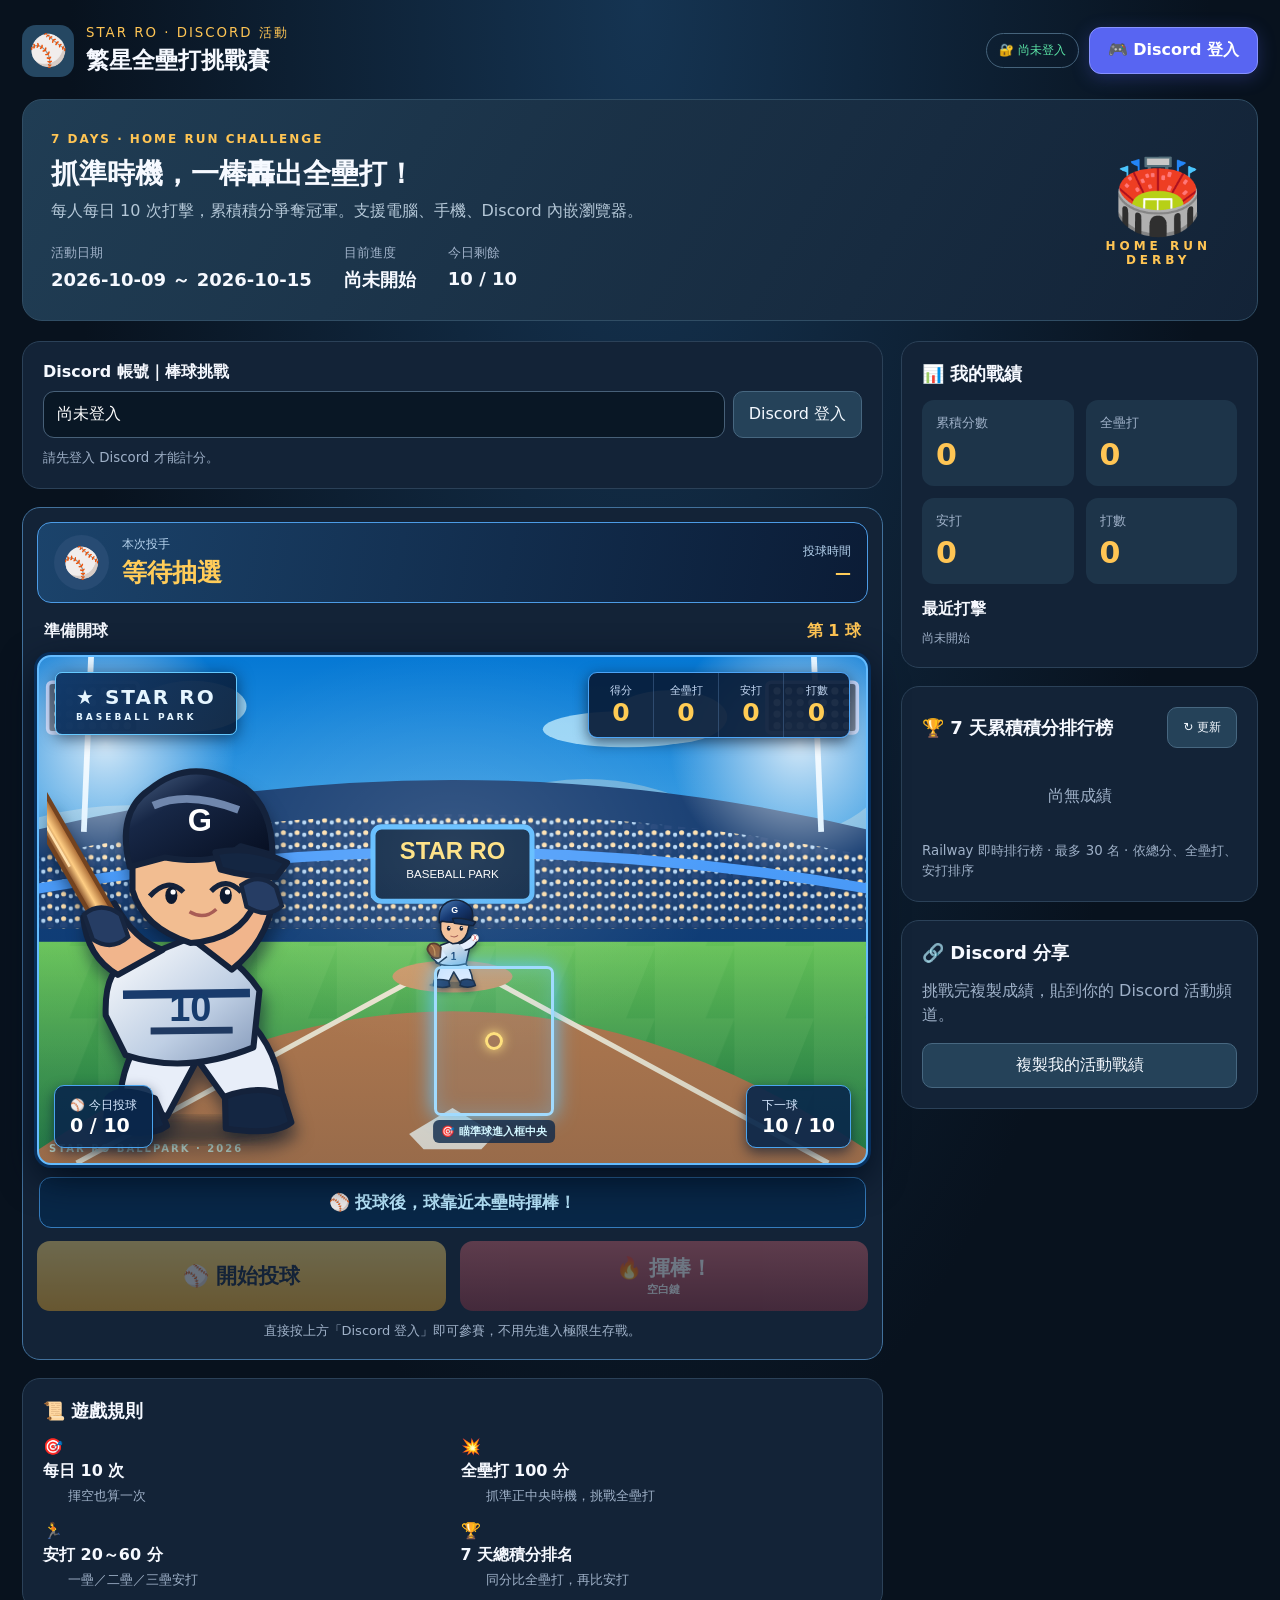
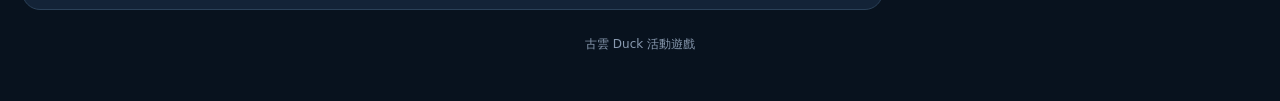
==== baseball/index.html @ f0b95b2e "Prepare live baseball scene to use anime stadium illustration with interactive HUD and swing effects" ====
<!doctype html><html lang="zh-Hant"><head><meta charset="UTF-8"><meta name="viewport" content="width=device-width, initial-scale=1"><meta name="theme-color" content="#0b1727"><title>繁星仙境｜7天全壘打挑戰賽</title><link rel="stylesheet" href="style.css?v=20261009h"></head><body>
<div class="shell"><header><div class="brand"><span class="logo">⚾</span><div><small>STAR RO · DISCORD 活動</small><h1>繁星全壘打挑戰賽</h1></div></div><div class="account-tools"><span id="mode" class="chip">讀取中</span><button id="discordLogin" class="discord-login" type="button">🎮 Discord 登入</button></div></header>
<main><section class="hero"><div><span class="eyebrow">7 DAYS · HOME RUN CHALLENGE</span><h2>抓準時機，一棒轟出全壘打！</h2><p>每人每日 10 次打擊，累積積分爭奪冠軍。支援電腦、手機、Discord 內嵌瀏覽器。</p><div class="metrics"><div><small>活動日期</small><strong id="dates">—</strong></div><div><small>目前進度</small><strong id="day">—</strong></div><div><small>今日剩餘</small><strong id="remaining">10 / 10</strong></div></div></div><div class="hero-art">🏟️<span>HOME RUN<br>DERBY</span></div></section>
<div class="layout"><section class="left"><div class="panel identity"><label for="nickname">Discord 帳號｜棒球挑戰</label><div class="identity-row"><input id="nickname" maxlength="22" placeholder="輸入你的 Discord 暱稱" autocomplete="nickname"><button id="saveName" class="secondary">儲存暱稱</button></div><small id="identityHelp">可直接在這個頁面登入 Discord，不需要先進入極限生存戰。</small></div>
<div class="panel stadium"><div class="pitcher-banner"><div class="pitcher-avatar">⚾</div><div><small>本次投手</small><strong id="currentPitcher">等待抽選</strong></div><div class="pitcher-speed"><small>投球時間</small><strong id="pitchSpeed">—</strong></div></div><div class="stadium-top"><span id="status">準備開球</span><span id="pitchNum">第 1 球</span></div><div class="field ballpark illustrated cinematic broadcast anime-stage"><div class="stadium-shine"></div><div id="animeSwingFlash" class="anime-swing-flash" aria-hidden="true"></div><div class="stadium-title">★ STAR RO <small>BASEBALL PARK</small></div><div class="field-score"><div><small>得分</small><b id="fieldPoints">0</b></div><div><small>全壘打</small><b id="fieldHR">0</b></div><div><small>安打</small><b id="fieldHits">0</b></div><div><small>打數</small><b id="fieldAB">0</b></div></div><div class="field-counter">⚾ 今日投球 <strong id="fieldUsed">0 / 10</strong></div><div class="field-next">下一球 <strong id="fieldRemaining">10 / 10</strong></div><div id="strikeZone" class="strike-zone"><span id="strikeCue">🎯 瞄準球進入框中央</span><div class="strike-center"></div></div><div id="pitcherPerson" class="cartoon-pitcher illustrated-pitcher" role="img" aria-label="遠方投手"><img src="pitcher-chibi.svg" alt="投手角色"></div><div id="bat" class="cartoon-batter illustrated-batter" role="img" aria-label="前景打擊者"><img src="batter-chibi.svg" alt="打擊者角色"></div><div id="ball" class="ball"></div><div id="countdown" class="countdown" hidden>3</div><div id="resultFlash" class="result-flash" aria-live="polite"></div><div class="field-text">STAR RO BALLPARK · 2026</div></div><div id="swingCue" class="swing-cue" aria-live="polite">⚾ 投球後，球靠近本壘時揮棒！</div><div class="controls"><button id="startBtn" class="primary">⚾ 開始投球</button><button id="swingBtn" class="hit" disabled>🔥 揮棒！<small>空白鍵</small></button></div><div id="playMsg" class="play-msg">完成暱稱設定後即可遊玩。</div></div>
<div class="panel rules"><h3>📜 遊戲規則</h3><div class="rules-grid"><div>🎯 <b>每日 10 次</b><small>揮空也算一次</small></div><div>💥 <b>全壘打 100 分</b><small>抓準正中央時機，挑戰全壘打</small></div><div>🏃 <b>安打 20～60 分</b><small>一壘／二壘／三壘安打</small></div><div>🏆 <b>7 天總積分排名</b><small>同分比全壘打，再比安打</small></div></div></div></section>
<aside class="right"><div class="panel stats"><h3>📊 我的戰績</h3><div class="stat-grid"><div><small>累積分數</small><strong id="myPoints">0</strong></div><div><small>全壘打</small><strong id="myHR">0</strong></div><div><small>安打</small><strong id="myHits">0</strong></div><div><small>打數</small><strong id="myAB">0</strong></div></div><div class="recent"><h4>最近打擊</h4><div id="history">尚未開始</div></div></div><div class="panel leaderboard"><div class="panel-heading"><h3>🏆 7 天累積積分排行榜</h3><button id="refreshBtn" class="ghost" title="重新整理">↻ 更新</button></div><div id="leaders"><div class="empty">尚無成績</div></div><small id="boardNote">未啟用資料庫時，排行榜只顯示本機資料。</small></div><div id="baseballAdmin" class="panel" hidden><h3>🛠️ 棒球管理系統</h3><p class="hint">只有 Discord 管理員可以操作。清空棒球所有玩家的累積分數、打數、每日球數；不影響生存戰。</p><button id="resetBaseball" class="danger full">🗑️ 清空棒球活動紀錄</button><small id="adminMsg" class="hint"></small></div><div class="panel"><h3>🔗 Discord 分享</h3><p class="hint">挑戰完複製成績，貼到你的 Discord 活動頻道。</p><button id="shareBtn" class="secondary full">複製我的活動戰績</button></div></aside></div>
</main><footer>古雲 Duck 活動遊戲</footer></div>
<script src="firebase-config.js"></script><script type="module" src="app.js?v=20261009h"></script></body></html>
---- baseball/style.css ----
:root{color-scheme:dark;--bg:#08121e;--panel:#132337;--line:#294056;--text:#f6f9ff;--muted:#9fb1c8;--gold:#ffc554;--green:#5be4a6}*{box-sizing:border-box}body{margin:0;font-family:system-ui,-apple-system,'Noto Sans TC',sans-serif;background:radial-gradient(ellipse at top,#153452 0%,#08121e 63%);color:var(--text)}button,input{font:inherit}button{cursor:pointer;transition:filter .12s,transform .12s}button:hover:not(:disabled){filter:brightness(1.14)}button:active:not(:disabled){transform:scale(.98)}button:disabled{opacity:.38;cursor:not-allowed}.shell{max-width:1200px;margin:auto;padding:22px}header{display:flex;justify-content:space-between;align-items:center;margin-bottom:20px}.brand{display:flex;align-items:center;gap:12px}.logo{display:grid;place-items:center;width:52px;height:52px;font-size:31px;background:#254762;border-radius:14px}.brand small{color:var(--gold);letter-spacing:2px}.brand h1{font-size:23px;margin:3px 0}.chip{border:1px solid #45637b;padding:8px 12px;border-radius:99px;font-size:12px;color:var(--green)}.hero{display:flex;justify-content:space-between;align-items:center;gap:16px;border:1px solid #304d64;background:linear-gradient(120deg,#203d54,#132337);padding:28px;border-radius:20px;margin-bottom:20px}.hero h2{font-size:28px;margin:8px 0}.hero p{color:#b5c8d8;margin:0 0 22px}.eyebrow{color:var(--gold);font-weight:800;letter-spacing:2px;font-size:12px}.hero-art{text-align:center;font-size:72px;color:var(--gold);padding:14px 18px}.hero-art span{display:block;font-size:12px;font-weight:900;letter-spacing:4px}.metrics{display:flex;gap:32px;flex-wrap:wrap}.metrics>div{display:flex;flex-direction:column;gap:6px}.metrics small,.stat-grid small{color:var(--muted)}.metrics strong{font-size:18px}.layout{display:grid;grid-template-columns:minmax(0,1.55fr) minmax(300px,1fr);gap:18px}.left,.right{display:flex;flex-direction:column;gap:18px;min-width:0}.panel{background:var(--panel);border:1px solid #2b4158;border-radius:18px;padding:20px}.panel h3{font-size:18px;margin:0 0 14px}.identity label{font-weight:700;display:block;margin-bottom:8px}.identity-row{display:flex;gap:8px}input{flex:1;min-width:0;background:#091725;color:white;border:1px solid #476078;border-radius:11px;padding:13px}input:focus{outline:2px solid var(--gold)}.identity small,.hint,#boardNote{display:block;color:var(--muted);margin-top:10px;line-height:1.5}.secondary,.ghost{background:#254259;color:#f4f9ff;border:1px solid #476780;border-radius:10px;padding:11px 15px}.ghost{font-size:12px}.primary{border:0;background:linear-gradient(#ffdc76,#f1a728);color:#332000;font-weight:900;padding:15px 18px;border-radius:13px}.hit{border:0;background:linear-gradient(#ff765d,#ed4037);color:white;font-size:21px;font-weight:900;border-radius:13px;padding:13px 18px}.hit small{font-size:11px;display:block}.stadium{padding:14px}.stadium-top{display:flex;justify-content:space-between;padding:6px 7px 13px;font-weight:800}.stadium-top span:last-child{color:var(--gold)}.field{height:330px;background:linear-gradient(#254b68 0 23%,#3f8557 23% 100%);border-radius:12px;overflow:hidden;position:relative}.stands{position:absolute;top:0;width:100%;height:25%;background:repeating-linear-gradient(90deg,#365471 0 14px,#25415c 14px 25px);border-bottom:8px solid #e3ba60}.diamond{position:absolute;bottom:-105px;left:50%;transform:translateX(-50%) rotate(45deg);width:300px;height:300px;background:linear-gradient(135deg,#69ae69,#397f4c);border:7px solid #debd81;box-shadow:0 0 0 80px #458d58}.mound{position:absolute;left:43%;top:45%;width:40px;height:40px;border-radius:50%;background:#d9aa6f}.base{position:absolute;width:14px;height:14px;background:white;box-shadow:0 0 5px #fff}.second{top:-9px;left:50%}.first{right:-10px;top:50%}.third{left:-10px;top:50%}.home{bottom:-9px;left:50%}.pitcher,.batter,.ball,.result-flash{position:absolute;transform:rotate(-45deg);z-index:2}.pitcher{left:43%;top:42%;font-size:28px}.batter{bottom:9px;left:50%;font-size:40px;transform:rotate(-45deg)}.batter.swing{animation:bat .3s ease}.ball{width:14px;height:14px;border-radius:50%;background:white;box-shadow:0 0 11px white;left:49%;top:46%;opacity:0}.result-flash{left:10%;top:26%;width:80%;text-align:center;transform:rotate(-45deg);font-size:25px;white-space:nowrap;font-weight:1000;color:#fff4b8;text-shadow:0 3px 10px #000;pointer-events:none}@keyframes bat{50%{transform:rotate(40deg) scale(1.3)}}.field-text{position:absolute;bottom:9px;left:10px;font-size:10px;font-weight:800;letter-spacing:2px;color:#e3ffea}.timing{padding:18px 9px 8px}.timing-label{display:flex;justify-content:space-between;font-size:12px;color:var(--muted);margin-bottom:8px}.meter{height:21px;background:linear-gradient(90deg,#bf3d46,#e8b54c 31%,#82c889 43%,#55e2ab 50%,#82c889 57%,#e8b54c 69%,#bf3d46);border-radius:6px;position:relative;border:2px solid #62819b}.sweet{position:absolute;height:100%;left:43%;width:14%;background:rgba(42,245,153,.16)}
.bullseye{position:absolute;left:50%;top:-5px;height:27px;width:3px;transform:translateX(-50%);background:#fff;box-shadow:0 0 0 2px #16304b,0 0 8px #fff;z-index:1}
.timing-hint strong{color:#fff1a8}
.danger{background:#8d2933;color:#fff;border:1px solid #ff8181;border-radius:10px;padding:12px;font-weight:800}
[hidden]{display:none!important}.needle{position:absolute;top:-7px;left:0%;height:32px;width:4px;background:white;border-radius:4px;box-shadow:0 0 10px white}.timing-hint{font-size:12px;color:var(--muted);margin-top:10px;text-align:center}.controls{display:grid;grid-template-columns:1fr 1fr;gap:12px;margin:13px 0 0}.play-msg{text-align:center;color:var(--muted);font-size:13px;min-height:23px;margin-top:11px}.rules-grid{display:grid;grid-template-columns:1fr 1fr;gap:16px}.rules-grid div{display:flex;flex-direction:column;gap:5px}.rules-grid small{color:var(--muted);margin-left:25px}.stat-grid{display:grid;grid-template-columns:repeat(2,1fr);gap:12px}.stat-grid>div{padding:14px;background:#1d3449;border-radius:12px;display:flex;flex-direction:column;gap:5px}.stat-grid strong{font-size:30px;color:var(--gold)}.recent{margin-top:15px}.recent h4{margin:0 0 10px}.recent #history{display:flex;gap:6px;flex-wrap:wrap;color:var(--muted);font-size:12px}.pill{background:#27435a;border-radius:30px;padding:7px 9px}.pill.hr{background:#6d4f1e;color:#ffe392}.panel-heading{display:flex;align-items:center;justify-content:space-between;margin-bottom:14px}.panel-heading h3{margin:0}.leader-row{display:grid;grid-template-columns:28px minmax(0,1fr) auto;align-items:center;gap:10px;padding:12px 3px;border-bottom:1px solid #304256}.leader-row:last-child{border-bottom:0}.rank{color:var(--gold);font-weight:900}.leader-name{overflow-wrap:anywhere;font-weight:700}.leader-sub{color:var(--muted);font-size:11px;margin-top:4px}.leader-score{font-weight:900;color:#ffdc80}.empty{color:var(--muted);padding:24px;text-align:center}.full{width:100%}footer{color:#899ab0;text-align:center;font-size:12px;padding:26px}@media(max-width:800px){.layout{grid-template-columns:1fr}.hero-art{display:none}.hero{padding:20px}.hero h2{font-size:23px}.shell{padding:12px}.brand h1{font-size:19px}.metrics{gap:18px}.field{height:280px}.panel{padding:15px}}@media(prefers-reduced-motion:reduce){*{animation-duration:.01ms!important}}

.account-tools{display:flex;align-items:center;gap:10px;flex-wrap:wrap;justify-content:flex-end}.discord-login{background:#5865f2;color:white;border:1px solid #8893ff;border-radius:12px;padding:12px 18px;font-weight:900;box-shadow:0 4px 18px #5865f244}.discord-login:disabled{opacity:.85;cursor:default;background:#256e55;border-color:#5ac9a0}@media(max-width:560px){header{align-items:flex-start;gap:10px}.account-tools{flex-direction:column;align-items:flex-end}.discord-login{padding:10px 12px;font-size:13px}.chip{font-size:10px}.brand h1{font-size:17px}}

/* Baseball characters and three-second pitcher introduction */
.pitcher-banner{display:flex;align-items:center;gap:13px;padding:12px 16px;margin-bottom:12px;border:1px solid #457aaf;border-radius:14px;background:linear-gradient(110deg,#203c61,#102035)}
.pitcher-banner small{display:block;color:#b5d2ed;font-size:12px}.pitcher-banner strong{display:block;font-size:25px;color:#ffdf79;margin-top:3px}.pitcher-avatar{font-size:30px;background:#274b73;border-radius:50%;width:55px;height:55px;display:grid;place-items:center}.pitcher-speed{margin-left:auto;text-align:right}.pitcher-speed strong{font-size:16px}
.diamond .person{z-index:5;display:flex;flex-direction:column;align-items:center;justify-content:center;line-height:1;filter:drop-shadow(0 3px 4px #102c35)}
.diamond .pitcher{top:34%;left:41%;width:64px;height:86px;transform:rotate(-45deg)}.person-cap{font-size:26px}.person-face{font-size:15px;color:#ffe4c4;background:#efb78e;border-radius:50%;padding:5px}.person-body{font-size:28px}.person-glove{position:absolute;right:-3px;bottom:21px;font-size:19px}
.diamond .batter{bottom:5px;left:47%;width:74px;height:90px;transform:rotate(-45deg)}.batter-head{font-size:28px}.batter-body{font-size:30px}.batter-bat{position:absolute;right:-12px;top:5px;font-size:37px;transform:rotate(-30deg)}.batter.swing{animation:bat .3s ease}
.countdown{position:absolute;inset:0;z-index:9;display:grid;place-items:center;background:#06142680;color:#fff3a4;font-size:clamp(100px,18vw,190px);font-weight:1000;text-shadow:0 4px 10px #000,0 0 35px #ffb735;pointer-events:none}.countdown[hidden]{display:none}
.field{background:linear-gradient(#3d8fd4 0 22%,#3d8c61 22% 100%)}.stands{background:repeating-linear-gradient(90deg,#264a75 0 13px,#39668f 13px 26px)}.stadium{border-color:#42719c}

/* v20261009b: true side-view stadium with separate batter and pitcher */
.ballpark{height:420px;isolation:isolate;background:linear-gradient(#278cdd 0%,#78c6ff 44%,#70ba68 45%,#318343 78%,#b77648 79%);border:2px solid #4c8fd1;overflow:hidden}
.ballpark .sky{position:absolute;inset:0 0 52%;background:radial-gradient(ellipse at 25% 25%,#e6f7ff 0 5%,transparent 19%),linear-gradient(#1665ae,#72c6ff);z-index:0}
.ballpark .scoreboard{position:absolute;top:22%;left:38%;width:24%;padding:10px 3px;border:6px solid #1e3c63;border-radius:5px;text-align:center;background:#122b4e;color:#ffdb75;font-size:15px;font-weight:1000;letter-spacing:2px;box-shadow:0 8px 0 #17375a}.ballpark .scoreboard small{display:block;font-size:8px;color:white}
.ballpark .floodlight{position:absolute;top:14%;font-size:21px;color:white;text-shadow:0 0 10px #fff}.ballpark .leftlight{left:5%}.ballpark .rightlight{right:5%}
.ballpark .crowd{position:absolute;top:35%;height:16%;width:100%;background:radial-gradient(circle,#fff7a8 1px,transparent 2px) 0 0/9px 8px,linear-gradient(#2c4870,#405d82);border-bottom:7px solid #1d3d66;z-index:1}
.ballpark .outfield{position:absolute;top:51%;bottom:0;width:100%;background:repeating-linear-gradient(110deg,#4da052 0 48px,#3e9149 48px 96px);z-index:1}
.ballpark .infield{position:absolute;bottom:-16%;left:17%;width:75%;height:44%;background:#b67c50;border:7px solid #e2a77a;border-radius:50%;z-index:2}
.ballpark .pitch-mound{position:absolute;top:62%;left:49%;width:90px;height:25px;border-radius:50%;background:#d6a471;transform:translateX(-50%);z-index:3}
.ballpark .plate{position:absolute;bottom:4%;left:47%;width:55px;height:20px;background:#f9f6eb;clip-path:polygon(0 0,100% 0,100% 55%,50% 100%,0 55%);z-index:4}
.ballpark .foul-line{position:absolute;bottom:9%;height:4px;background:#fff9de;transform-origin:left;z-index:3}.ballpark .foul-left{left:49%;width:75%;transform:rotate(157deg)}.ballpark .foul-right{left:49%;width:75%;transform:rotate(22deg)}
.ballpark .cartoon-pitcher{position:absolute;left:50%;top:37%;width:74px;height:120px;transform:translateX(-50%);z-index:5;filter:drop-shadow(0 4px 3px #14233c66);transition:transform .25s}
.toon-cap{position:absolute;top:0;left:18px;width:40px;height:22px;background:#163b73;border-radius:23px 23px 3px 3px;color:white;font-size:14px;font-weight:1000;text-align:center;border:2px solid #071c36;z-index:3}
.toon-head{position:absolute;top:15px;left:15px;width:45px;height:40px;border-radius:43%;background:#f2bb90;border:3px solid #1c2538;z-index:2}.toon-head i{display:inline-block;width:5px;height:5px;background:#151a2b;border-radius:50%;margin:18px 0 0 11px}
.toon-shirt{position:absolute;top:51px;left:11px;width:51px;height:44px;border-radius:12px 12px 5px 5px;background:#f2f7ff;border:3px solid #173b69;text-align:center;font-size:20px;padding-top:7px}.toon-legs{position:absolute;top:90px;left:11px;color:#d7e2ef;font-size:22px;white-space:nowrap}.toon-glove{position:absolute;top:52px;right:-6px;font-size:24px}
.ballpark .cartoon-batter{position:absolute;bottom:10%;left:19%;height:205px;width:125px;z-index:6;filter:drop-shadow(0 7px 3px #10243b88);transform-origin:65% 83%}
.toon-helmet{position:absolute;top:10px;left:27px;width:81px;height:68px;border-radius:52% 52% 30% 28%;background:linear-gradient(120deg,#0d213d,#293b5d);border:4px solid #071528;z-index:4}.toon-helmet:after{content:'';position:absolute;bottom:-8px;right:-12px;width:39px;height:13px;background:#152c4b;border-radius:30px}
.toon-face{position:absolute;top:65px;left:38px;width:58px;height:44px;border-radius:45%;background:#f3c29c;border:3px solid #1c2538;z-index:3}
.toon-jersey{position:absolute;top:102px;left:28px;width:75px;height:69px;border-radius:22px 20px 9px 9px;background:linear-gradient(100deg,#182d50,#0c172e);border:4px solid #081426;color:#f8f8ff;font-size:28px;font-weight:1000;text-align:center;padding-top:13px;z-index:2}
.toon-pants{position:absolute;top:160px;left:32px;width:70px;height:32px;background:#dbe2ee;border:3px solid #19243b;border-radius:4px 4px 14px 14px}.toon-shoes{position:absolute;bottom:0;left:23px;color:#071426;font-size:26px}
.toon-bat{position:absolute;top:-21px;left:31px;width:18px;height:146px;border-radius:15px;background:linear-gradient(90deg,#9b592c,#f6c37d,#a56631);border:2px solid #78441f;transform:rotate(-31deg);z-index:5;transform-origin:bottom}
.cartoon-batter.swing .toon-bat{animation:cartoonSwing .28s ease}@keyframes cartoonSwing{50%{transform:rotate(80deg)}}
.ballpark .ball{z-index:8;left:50%;top:59%;width:17px;height:17px;background:radial-gradient(circle at 30% 30%,white 35%,#e2e7f0 70%);border:2px solid #dc5252}
.ballpark .result-flash{z-index:10;transform:none;top:42%;left:10%;font-size:clamp(20px,4vw,32px)}
.ballpark .countdown{z-index:12;background:#0c1b3588}
@media(max-width:650px){.ballpark{height:330px}.ballpark .cartoon-batter{transform:scale(.72);transform-origin:bottom left;left:10%;bottom:9%}.ballpark .cartoon-pitcher{transform:translateX(-50%) scale(.82);transform-origin:top center}.ballpark .scoreboard{font-size:10px}}

/* v20261009c - single visual swing cue in the actual field, no bottom meter */
.swing-cue{margin:12px 2px 4px;padding:13px 16px;border:1px solid #4a81b1;border-radius:12px;background:#102b48;color:#b9e9ff;font-size:16px;font-weight:900;text-align:center;transition:background .12s}
.swing-cue.ready{background:#176c48;border-color:#6cffac;color:#fff4ad;box-shadow:0 0 20px #55f4a766;animation:readyPulse .25s infinite alternate}
@keyframes readyPulse{to{filter:brightness(1.3)}}
.strike-zone{position:absolute;z-index:7;left:50%;top:53%;width:100px;height:100px;transform:translateX(-50%);border:3px solid #c6f4ff;border-radius:7px;box-shadow:0 0 12px #69d6ff, inset 0 0 20px #1d5c9677;background:#5ad2ff16;pointer-events:none}
.strike-zone span{position:absolute;left:50%;bottom:-32px;transform:translateX(-50%);white-space:nowrap;background:#0d294acc;color:#d2f6ff;border-radius:6px;padding:4px 8px;font-size:11px;font-weight:900}
.strike-center{position:absolute;left:50%;top:50%;width:18px;height:18px;border:3px solid #ffe17e;border-radius:50%;transform:translate(-50%,-50%);box-shadow:0 0 12px #ffe17e}
.strike-zone.ready{border-color:#67ffa1;box-shadow:0 0 32px #43ff91,inset 0 0 32px #43ff9188;background:#43ff9140}.strike-zone.ready span{background:#1b8054;color:#fff;font-size:16px}
@media(max-width:650px){.strike-zone{top:51%;width:76px;height:76px}}

/* Detailed game-stage illustration v20261009d */
.ballpark.illustrated{height:470px;background:#2369a3 url('./stadium-art.svg') center center/cover no-repeat;border:3px solid #54b8ff;box-shadow:inset 0 0 0 3px #081e3d,0 10px 36px #061a3977;position:relative}
.ballpark.illustrated:before{content:'';position:absolute;inset:0;pointer-events:none;background:linear-gradient(180deg,#061c4a00 40%,#03142b33 100%);z-index:2}
.stadium-shine{position:absolute;inset:0;background:radial-gradient(ellipse at 50% 38%,#ffffff22,transparent 47%);pointer-events:none}
.stadium-title{position:absolute;left:15px;top:14px;z-index:4;padding:7px 12px;background:#0c2c5cbf;color:#e5f5ff;border:1px solid #63baf4;border-radius:7px;font-weight:900;font-size:12px;letter-spacing:1px}
.ballpark.illustrated .cartoon-pitcher{top:49%;left:50%;transform:translateX(-50%) scale(1.18);transform-origin:top center}
.ballpark.illustrated .cartoon-batter{bottom:6%;left:13%;transform:scale(1.45);transform-origin:bottom left}
.ballpark.illustrated .strike-zone{top:54%;left:52%;width:112px;height:130px;z-index:8;background:#42bbff1c;box-shadow:0 0 18px #5ae1ff}
.ballpark.illustrated .strike-zone.ready{background:#54ff8655;box-shadow:0 0 35px #4dff8b}
.ballpark.illustrated .ball{z-index:9;filter:drop-shadow(0 0 6px #fff)}
.ballpark.illustrated .countdown{font-size:160px}
.ballpark.illustrated .result-flash{left:35%;top:37%;font-size:clamp(26px,5vw,42px);color:#ffe898;text-shadow:0 4px 3px #08172f,0 0 16px #ffd44e}
@media(max-width:650px){.ballpark.illustrated{height:360px}.ballpark.illustrated .cartoon-batter{transform:scale(.88);left:4%;bottom:6%}.ballpark.illustrated .cartoon-pitcher{transform:translateX(-50%) scale(.85);top:49%}.ballpark.illustrated .strike-zone{width:80px;height:92px;left:54%;top:52%}.stadium-title{font-size:9px}}

/* v20261009e: actual illustrated SVG anime-style chibi players */
.ballpark.illustrated .illustrated-pitcher{width:120px;height:185px;top:46%;left:50%;transform:translateX(-50%);transform-origin:50% 95%;z-index:6;filter:drop-shadow(0 7px 5px #091b3266)}
.ballpark.illustrated .illustrated-batter{width:250px;height:355px;left:2%;bottom:0;transform:none;transform-origin:48% 80%;z-index:9;filter:drop-shadow(0 12px 7px #06142988)}
.illustrated-pitcher img,.illustrated-batter img{display:block;width:100%;height:100%;object-fit:contain;user-select:none;pointer-events:none}
.ballpark.illustrated .illustrated-batter.swing{animation:chibiBatterSwing .42s cubic-bezier(.2,.8,.2,1)}
@keyframes chibiBatterSwing{0%{transform:rotate(0deg)}30%{transform:rotate(-14deg) translateX(8px)}65%{transform:rotate(11deg) translateX(15px)}100%{transform:rotate(0deg)}}
.ballpark.illustrated .illustrated-pitcher.throwing{animation:chibiPitch .55s ease-in-out}
@keyframes chibiPitch{0%{transform:translateX(-50%) rotate(-8deg)}50%{transform:translateX(-50%) rotate(14deg) translateY(6px)}100%{transform:translateX(-50%) rotate(0deg)}}
.ballpark.illustrated .strike-zone{z-index:10}.ballpark.illustrated .ball{z-index:11}.ballpark.illustrated .countdown{z-index:13}.ballpark.illustrated .result-flash{z-index:12}
@media(max-width:650px){.ballpark.illustrated .illustrated-batter{width:160px;height:250px;left:0;bottom:-2%;transform:none}.ballpark.illustrated .illustrated-pitcher{width:82px;height:128px;top:46%;transform:translateX(-50%)}.ballpark.illustrated .illustrated-batter.swing{animation:chibiBatterSwing .42s cubic-bezier(.2,.8,.2,1)}}

/* v20261009f — correct depth, scale and baseball composition.
   Pitcher is BEHIND the batting target; batter and bat are one connected SVG. */
.ballpark.illustrated.cinematic{height:510px;background-position:center 48%;overflow:hidden}
.ballpark.cinematic .illustrated-pitcher{top:39%;left:50%;width:75px;height:116px;transform:translateX(-50%);z-index:5;filter:drop-shadow(0 4px 3px #071b2970)}
.ballpark.cinematic .illustrated-batter{left:3%;bottom:0;width:235px;height:355px;transform:none;z-index:9;filter:drop-shadow(3px 12px 8px #0616298c)}
.ballpark.cinematic .strike-zone{left:65%;top:57%;width:105px;height:116px;transform:translateX(-50%);z-index:7;border:3px solid #a3e8ff;box-shadow:0 0 16px #2ab9ff;background:#55b7ff13}
.ballpark.cinematic .strike-zone span{bottom:-29px}
.ballpark.cinematic .ball{z-index:10}
.ballpark.cinematic .illustrated-pitcher.throwing{animation:cinematicPitch .55s ease-in-out}
@keyframes cinematicPitch{0%{transform:translateX(-50%) rotate(-5deg)}40%{transform:translateX(-50%) rotate(10deg)}100%{transform:translateX(-50%) rotate(0)}}
.ballpark.cinematic .illustrated-batter.swing{animation:cinematicSwing .38s ease-out}
@keyframes cinematicSwing{0%{transform:rotate(0)}30%{transform:rotate(-10deg)}65%{transform:rotate(8deg)}100%{transform:rotate(0)}}
.ballpark.cinematic .result-flash{left:43%;top:27%;z-index:12}
.ballpark.cinematic .stadium-title{background:#092a4cb8}
@media(max-width:650px){
 .ballpark.illustrated.cinematic{height:375px}
 .ballpark.cinematic .illustrated-pitcher{top:40%;left:50%;width:52px;height:82px;transform:translateX(-50%)}
 .ballpark.cinematic .illustrated-batter{left:0;bottom:0;width:147px;height:220px;transform:none}
 .ballpark.cinematic .strike-zone{left:70%;top:55%;width:74px;height:82px}
 .ballpark.cinematic .illustrated-batter.swing{animation:cinematicSwing .38s ease-out}
}

/* Broadcast baseball game UI — reference-inspired, all controls remain live */
.shell{max-width:1480px}
.layout{grid-template-columns:minmax(0,2.05fr) minmax(280px,.85fr)}
.ballpark.broadcast{height:570px;background-position:center center;border:2px solid #65bcff;border-radius:14px;box-shadow:0 0 0 3px #082f5b,0 12px 36px #010d1d}
.ballpark.broadcast .stadium-title{top:15px;left:16px;font-size:20px;letter-spacing:2px;display:flex;flex-direction:column;align-items:flex-start;gap:3px;padding:12px 20px;background:linear-gradient(125deg,#113a6b,#071c38e8);border:1px solid #65c9ff;box-shadow:0 3px 16px #031b38a8}
.ballpark.broadcast .stadium-title small{font-size:9px;letter-spacing:3px}
.ballpark.broadcast .field-score{position:absolute;z-index:13;top:15px;right:16px;display:flex;gap:0;border:1px solid #4ca4f7;border-radius:9px;background:#071a35e8;box-shadow:0 4px 14px #07152ba8}
.field-score>div{padding:10px 15px;min-width:65px;text-align:center;border-right:1px solid #4d729f77}.field-score>div:last-child{border:0}.field-score small{display:block;color:#c5d9f4;font-size:11px}.field-score b{display:block;font-size:25px;color:#ffcc54}
.ballpark.broadcast .field-counter,.ballpark.broadcast .field-next{position:absolute;bottom:15px;z-index:13;background:#09274be9;border:1px solid #4aa4ef;padding:11px 15px;border-radius:10px;color:#d6e8ff;font-size:12px;box-shadow:0 5px 13px #091a34a8}
.ballpark.broadcast .field-counter{left:15px}.ballpark.broadcast .field-next{right:15px}
.ballpark.broadcast .field-counter strong,.ballpark.broadcast .field-next strong{display:block;font-size:19px;color:#fff}
.ballpark.broadcast .illustrated-batter{width:285px;height:435px;left:1%;bottom:0;z-index:9}
.ballpark.broadcast .illustrated-pitcher{width:63px;height:96px;left:50%;top:47%;z-index:6}
.ballpark.broadcast .strike-zone{left:55%;top:61%;width:120px;height:150px;z-index:10;border:3px solid #a1dbff;box-shadow:0 0 22px #62c7ff,inset 0 0 20px #6ac8ff44;background:#78bfff12}
.ballpark.broadcast .strike-zone span{bottom:-30px}
.ballpark.broadcast .ball{z-index:12}
.ballpark.broadcast .result-flash{top:29%;left:38%;font-size:clamp(25px,3.5vw,40px);z-index:14}
.ballpark.broadcast .countdown{z-index:15}
.pitcher-banner{background:linear-gradient(100deg,#1b436b,#0b1c36);border-color:#4c9be5}
.pitcher-banner strong{color:#ffcc59}
.stadium .controls{gap:14px}.stadium .controls button{font-size:21px;min-height:70px;border-radius:13px;font-weight:900}
.stadium .controls .primary{background:linear-gradient(#ffdb75,#f1ac28);color:#152239}
.stadium .controls .hit{background:linear-gradient(#d86670,#923442);color:white}
.swing-cue{background:#082747;border-color:#357cbd;font-size:17px}
.swing-cue.ready{background:#16734c;border-color:#8dffc3}
@media(max-width:1100px){.layout{grid-template-columns:minmax(0,1fr)}.ballpark.broadcast{height:510px}}
@media(max-width:650px){.ballpark.broadcast{height:370px}.ballpark.broadcast .illustrated-batter{width:165px;height:250px;left:0}.ballpark.broadcast .illustrated-pitcher{width:42px;height:67px;top:47%}.ballpark.broadcast .strike-zone{left:60%;top:58%;width:77px;height:94px}.ballpark.broadcast .stadium-title{font-size:12px;padding:8px}.ballpark.broadcast .stadium-title small{font-size:7px}.ballpark.broadcast .field-score{top:10px;right:8px}.field-score>div{padding:6px;min-width:42px}.field-score small{font-size:9px}.field-score b{font-size:16px}.ballpark.broadcast .field-counter,.ballpark.broadcast .field-next{padding:6px 8px;font-size:9px;bottom:8px}.ballpark.broadcast .field-counter strong,.ballpark.broadcast .field-next strong{font-size:12px}.stadium .controls button{font-size:16px;min-height:60px}}
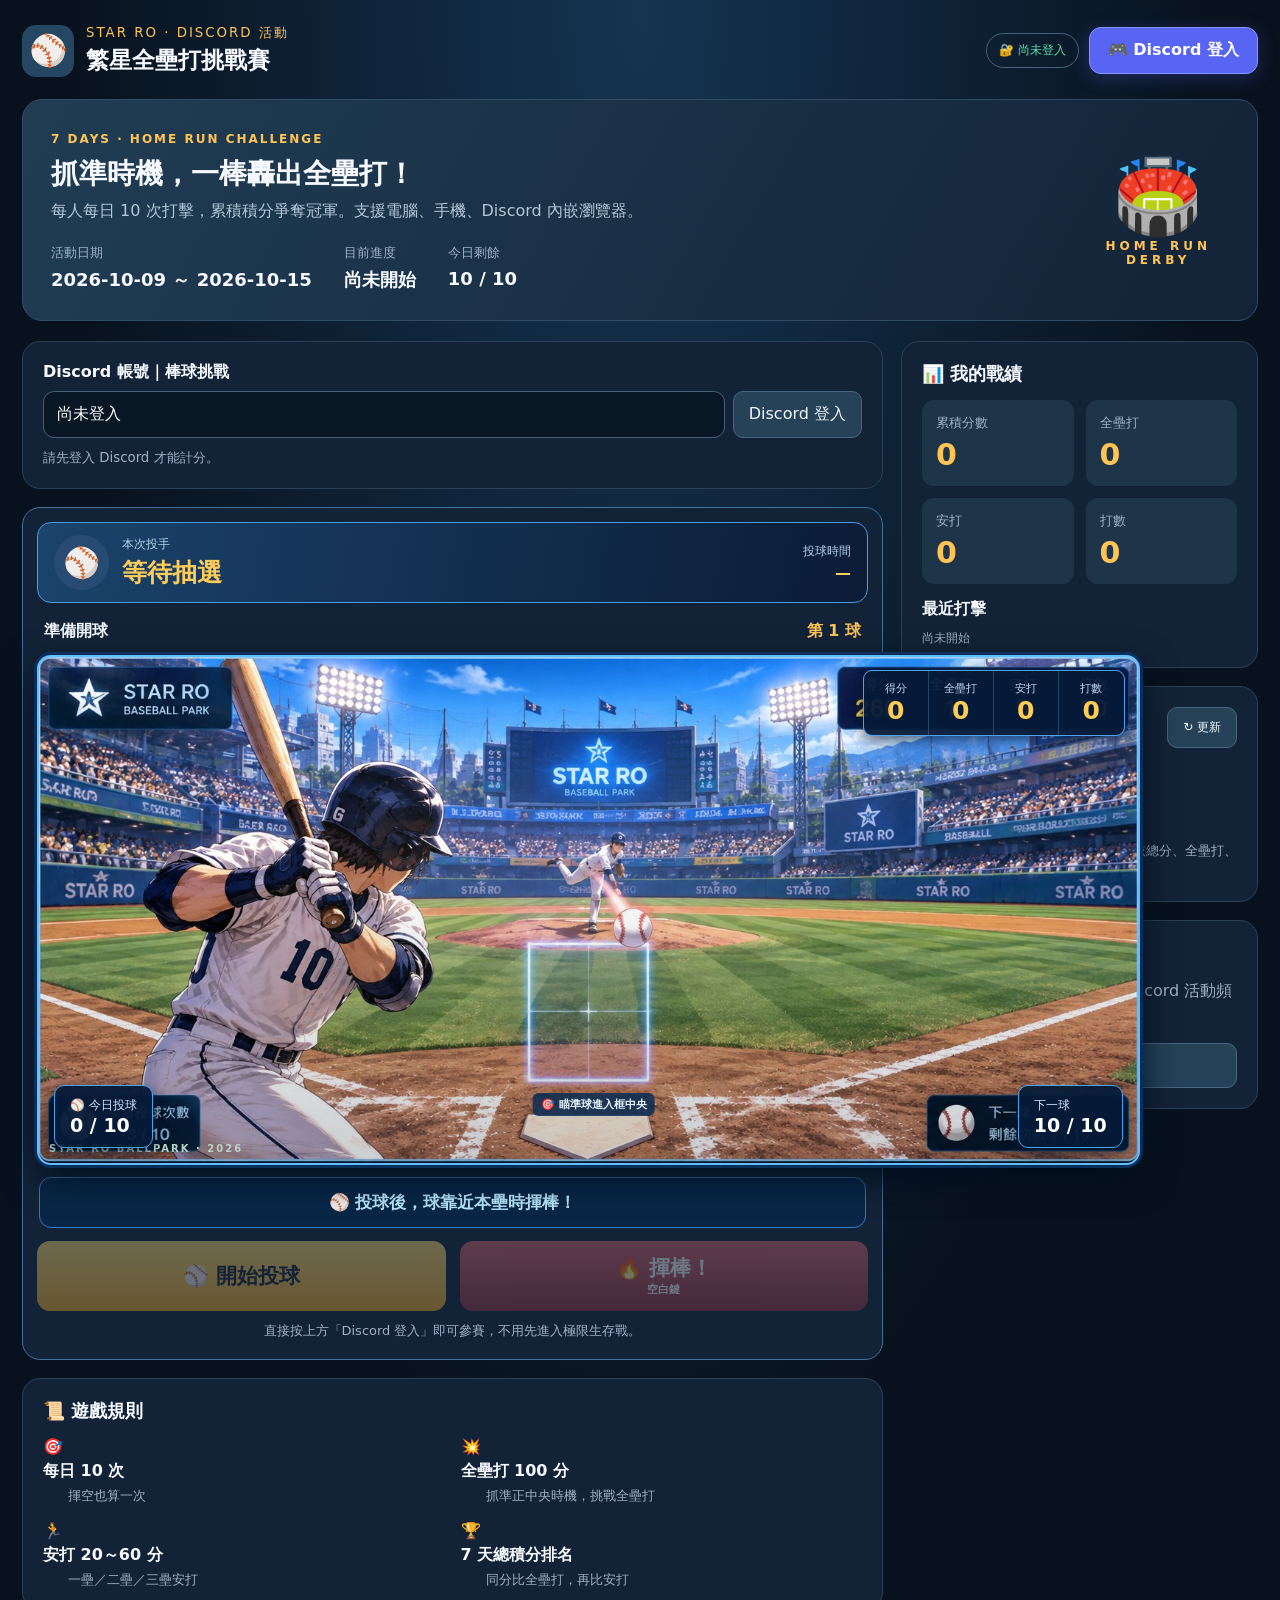
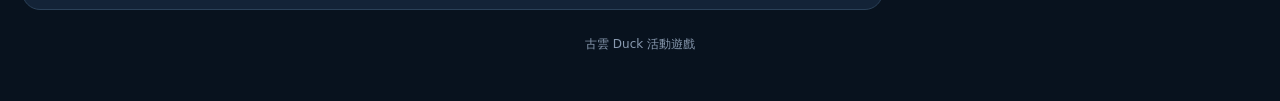
==== commit 4250f49f: "Fix anime baseball layout overflow with full-width field and dashboard below" ====
--- a/baseball/index.html
+++ b/baseball/index.html
@@ -1,4 +1,4 @@
-<!doctype html><html lang="zh-Hant"><head><meta charset="UTF-8"><meta name="viewport" content="width=device-width, initial-scale=1"><meta name="theme-color" content="#0b1727"><title>繁星仙境｜7天全壘打挑戰賽</title><link rel="stylesheet" href="style.css?v=20261009h"></head><body>
+<!doctype html><html lang="zh-Hant"><head><meta charset="UTF-8"><meta name="viewport" content="width=device-width, initial-scale=1"><meta name="theme-color" content="#0b1727"><title>繁星仙境｜7天全壘打挑戰賽</title><link rel="stylesheet" href="style.css?v=20261009i"></head><body>
 <div class="shell"><header><div class="brand"><span class="logo">⚾</span><div><small>STAR RO · DISCORD 活動</small><h1>繁星全壘打挑戰賽</h1></div></div><div class="account-tools"><span id="mode" class="chip">讀取中</span><button id="discordLogin" class="discord-login" type="button">🎮 Discord 登入</button></div></header>
 <main><section class="hero"><div><span class="eyebrow">7 DAYS · HOME RUN CHALLENGE</span><h2>抓準時機，一棒轟出全壘打！</h2><p>每人每日 10 次打擊，累積積分爭奪冠軍。支援電腦、手機、Discord 內嵌瀏覽器。</p><div class="metrics"><div><small>活動日期</small><strong id="dates">—</strong></div><div><small>目前進度</small><strong id="day">—</strong></div><div><small>今日剩餘</small><strong id="remaining">10 / 10</strong></div></div></div><div class="hero-art">🏟️<span>HOME RUN<br>DERBY</span></div></section>
 <div class="layout"><section class="left"><div class="panel identity"><label for="nickname">Discord 帳號｜棒球挑戰</label><div class="identity-row"><input id="nickname" maxlength="22" placeholder="輸入你的 Discord 暱稱" autocomplete="nickname"><button id="saveName" class="secondary">儲存暱稱</button></div><small id="identityHelp">可直接在這個頁面登入 Discord，不需要先進入極限生存戰。</small></div>
--- a/baseball/style.css
+++ b/baseball/style.css
@@ -126,3 +126,21 @@
 .swing-cue.ready{background:#16734c;border-color:#8dffc3}
 @media(max-width:1100px){.layout{grid-template-columns:minmax(0,1fr)}.ballpark.broadcast{height:510px}}
 @media(max-width:650px){.ballpark.broadcast{height:370px}.ballpark.broadcast .illustrated-batter{width:165px;height:250px;left:0}.ballpark.broadcast .illustrated-pitcher{width:42px;height:67px;top:47%}.ballpark.broadcast .strike-zone{left:60%;top:58%;width:77px;height:94px}.ballpark.broadcast .stadium-title{font-size:12px;padding:8px}.ballpark.broadcast .stadium-title small{font-size:7px}.ballpark.broadcast .field-score{top:10px;right:8px}.field-score>div{padding:6px;min-width:42px}.field-score small{font-size:9px}.field-score b{font-size:16px}.ballpark.broadcast .field-counter,.ballpark.broadcast .field-next{padding:6px 8px;font-size:9px;bottom:8px}.ballpark.broadcast .field-counter strong,.ballpark.broadcast .field-next strong{font-size:12px}.stadium .controls button{font-size:16px;min-height:60px}}
+
+/* v20261009h — the actual reference artwork, enabled automatically once
+   baseball/baseball-stadium-anime.jpg is uploaded to this GitHub repo. */
+.ballpark.anime-stage{background-image:url('./baseball-stadium-anime.jpg'),url('./stadium-art.svg');background-position:center center;background-size:100% 100%;aspect-ratio:1492/690;height:auto;min-height:0}
+.ballpark.anime-stage .illustrated-batter,.ballpark.anime-stage .illustrated-pitcher{display:none!important}
+.ballpark.anime-stage .stadium-title{display:none}
+.ballpark.anime-stage .field-score{top:13px;right:13px;z-index:16;background:#061b38f2}
+.ballpark.anime-stage .field-counter,.ballpark.anime-stage .field-next{z-index:16;background:#061b38f2}
+.ballpark.anime-stage .strike-zone{left:50.5%;top:58%;width:11%;height:28%;transform:translateX(-50%);border:0;background:transparent;box-shadow:none;z-index:12}
+.ballpark.anime-stage .strike-zone .strike-center{display:none}
+.ballpark.anime-stage .strike-zone span{bottom:-24px;background:#092c54d9;color:#e6f6ff}
+.ballpark.anime-stage .strike-zone.ready{border:3px solid #70ffac;background:#55ff992c;box-shadow:0 0 36px #62ffa4,inset 0 0 28px #4cff8c88}
+.ballpark.anime-stage .ball{left:50%;top:49%;z-index:13;width:22px;height:22px}
+.ballpark.anime-stage .anime-swing-flash{position:absolute;inset:0;z-index:14;pointer-events:none;opacity:0;background:radial-gradient(circle at 50% 65%,#fffbd780,transparent 45%)}
+.ballpark.anime-stage .anime-swing-flash.active{animation:animeImpact .4s ease-out}
+@keyframes animeImpact{0%{opacity:1}100%{opacity:0}}
+.ballpark.anime-stage .result-flash{z-index:17;top:20%;left:45%;text-shadow:0 3px 8px #031127,0 0 15px #ffde73}
+@media(max-width:650px){.ballpark.anime-stage{aspect-ratio:1492/690;height:auto;min-height:210px}.ballpark.anime-stage .field-score{top:5px;right:5px}.ballpark.anime-stage .field-counter,.ballpark.anime-stage .field-next{bottom:4px;padding:3px 5px}.ballpark.anime-stage .strike-zone{top:58%;left:50.5%;width:12%;height:27%}.ballpark.anime-stage .strike-zone span{font-size:8px;bottom:-22px}.ballpark.anime-stage .result-flash{font-size:20px}}
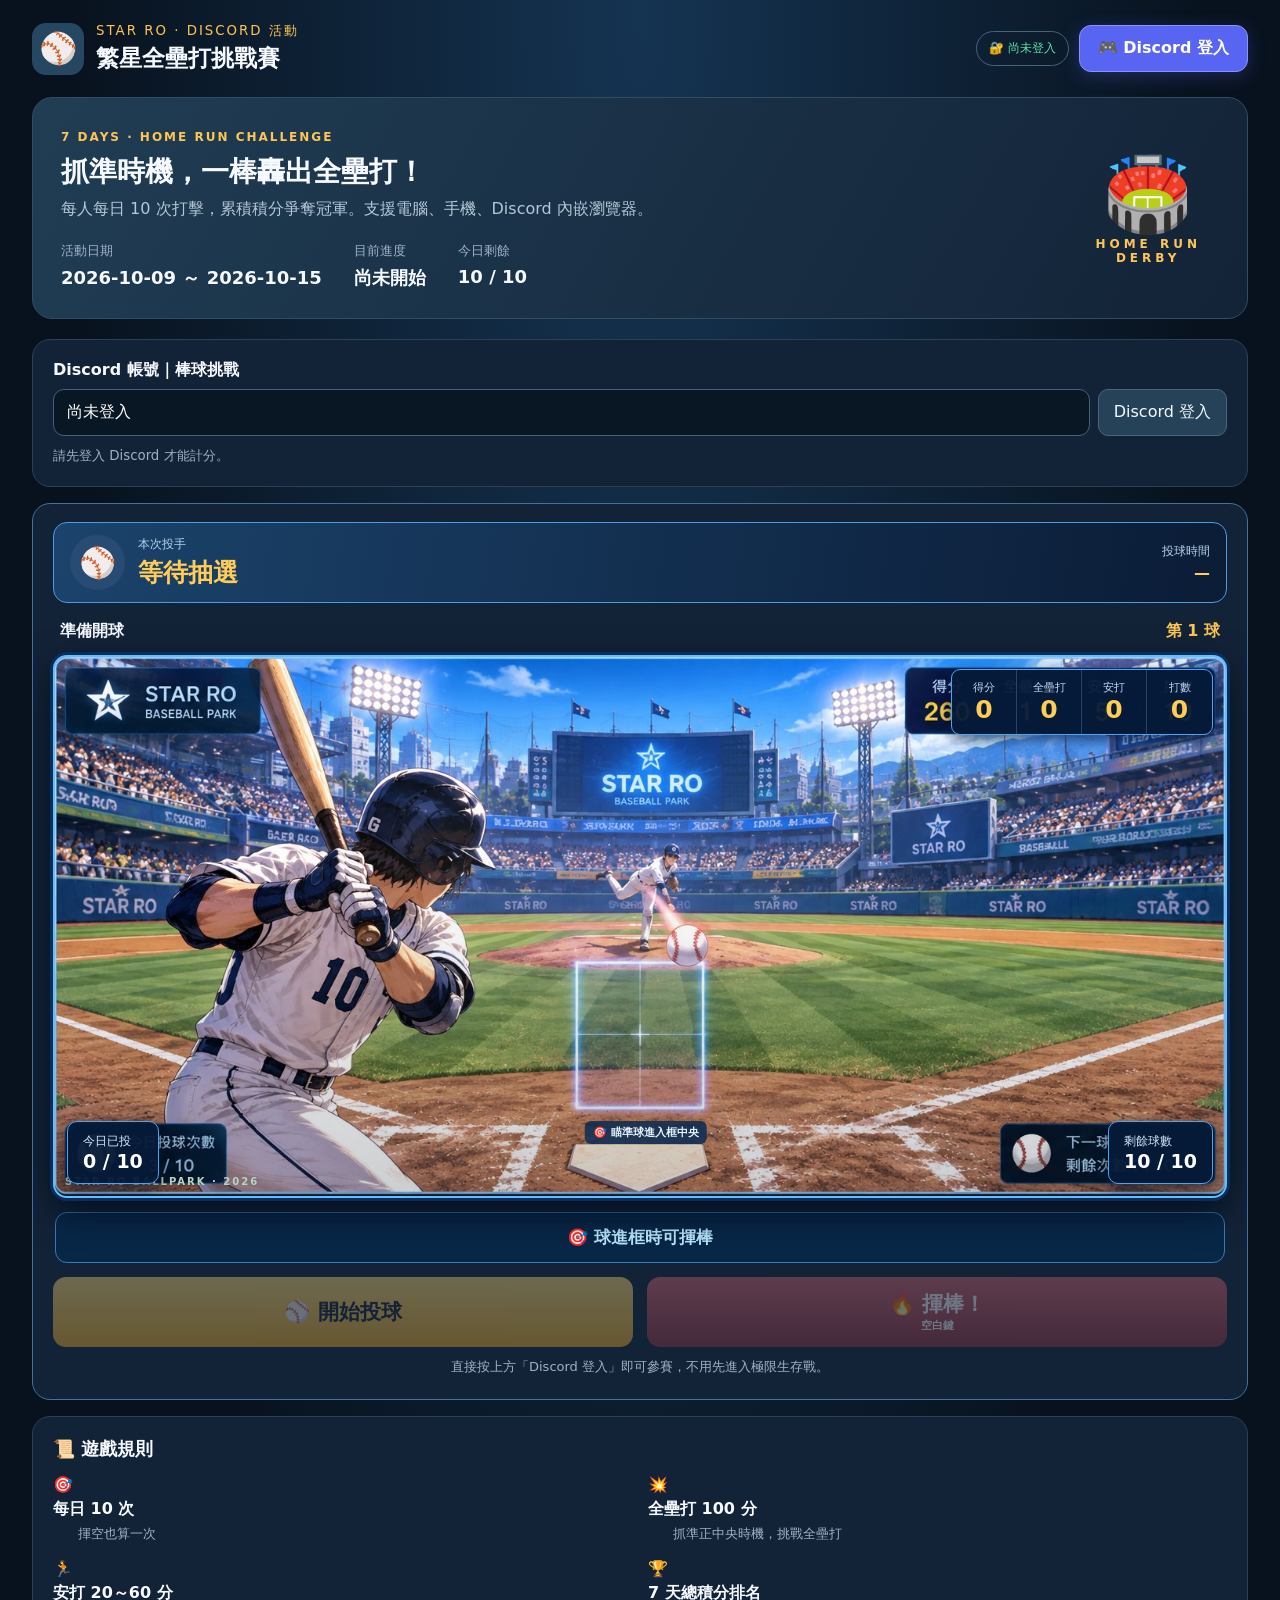
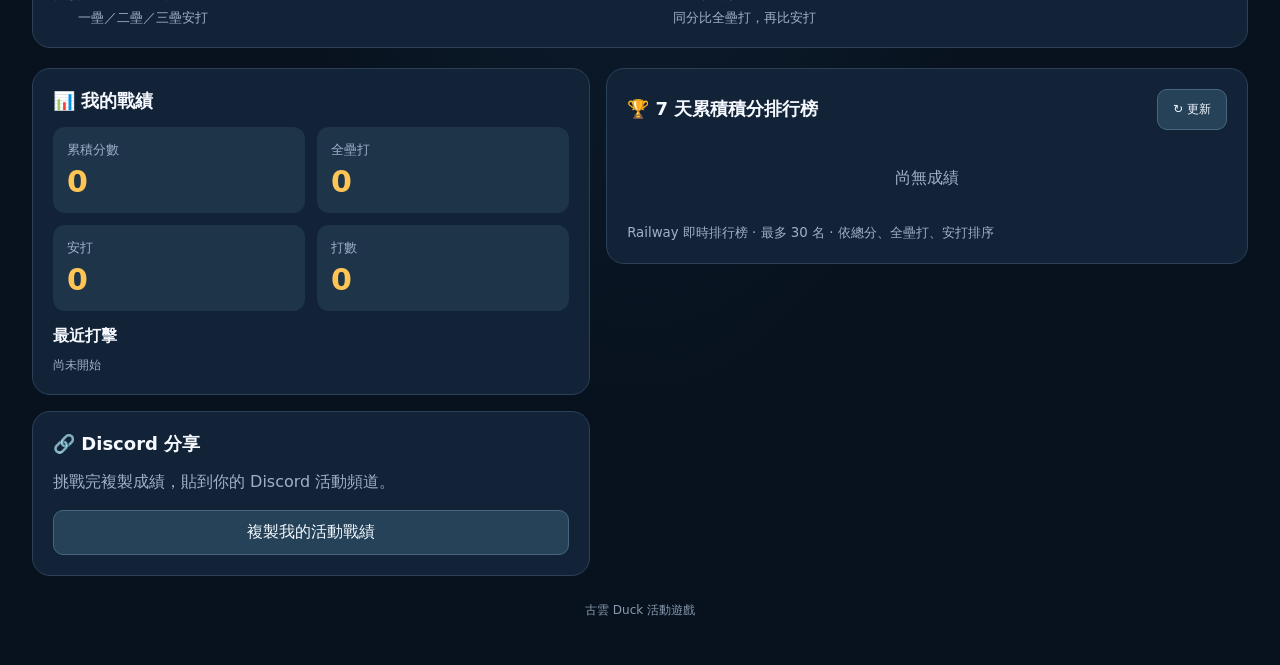
==== commit ad23bd1b: "Fix overlapping baseball counters with opaque large live score overlays and concise swing cue" ====
--- a/baseball/index.html
+++ b/baseball/index.html
@@ -1,9 +1,9 @@
-<!doctype html><html lang="zh-Hant"><head><meta charset="UTF-8"><meta name="viewport" content="width=device-width, initial-scale=1"><meta name="theme-color" content="#0b1727"><title>繁星仙境｜7天全壘打挑戰賽</title><link rel="stylesheet" href="style.css?v=20261009i"></head><body>
+<!doctype html><html lang="zh-Hant"><head><meta charset="UTF-8"><meta name="viewport" content="width=device-width, initial-scale=1"><meta name="theme-color" content="#0b1727"><title>繁星仙境｜7天全壘打挑戰賽</title><link rel="stylesheet" href="style.css?v=20261009j"></head><body>
 <div class="shell"><header><div class="brand"><span class="logo">⚾</span><div><small>STAR RO · DISCORD 活動</small><h1>繁星全壘打挑戰賽</h1></div></div><div class="account-tools"><span id="mode" class="chip">讀取中</span><button id="discordLogin" class="discord-login" type="button">🎮 Discord 登入</button></div></header>
 <main><section class="hero"><div><span class="eyebrow">7 DAYS · HOME RUN CHALLENGE</span><h2>抓準時機，一棒轟出全壘打！</h2><p>每人每日 10 次打擊，累積積分爭奪冠軍。支援電腦、手機、Discord 內嵌瀏覽器。</p><div class="metrics"><div><small>活動日期</small><strong id="dates">—</strong></div><div><small>目前進度</small><strong id="day">—</strong></div><div><small>今日剩餘</small><strong id="remaining">10 / 10</strong></div></div></div><div class="hero-art">🏟️<span>HOME RUN<br>DERBY</span></div></section>
 <div class="layout"><section class="left"><div class="panel identity"><label for="nickname">Discord 帳號｜棒球挑戰</label><div class="identity-row"><input id="nickname" maxlength="22" placeholder="輸入你的 Discord 暱稱" autocomplete="nickname"><button id="saveName" class="secondary">儲存暱稱</button></div><small id="identityHelp">可直接在這個頁面登入 Discord，不需要先進入極限生存戰。</small></div>
-<div class="panel stadium"><div class="pitcher-banner"><div class="pitcher-avatar">⚾</div><div><small>本次投手</small><strong id="currentPitcher">等待抽選</strong></div><div class="pitcher-speed"><small>投球時間</small><strong id="pitchSpeed">—</strong></div></div><div class="stadium-top"><span id="status">準備開球</span><span id="pitchNum">第 1 球</span></div><div class="field ballpark illustrated cinematic broadcast anime-stage"><div class="stadium-shine"></div><div id="animeSwingFlash" class="anime-swing-flash" aria-hidden="true"></div><div class="stadium-title">★ STAR RO <small>BASEBALL PARK</small></div><div class="field-score"><div><small>得分</small><b id="fieldPoints">0</b></div><div><small>全壘打</small><b id="fieldHR">0</b></div><div><small>安打</small><b id="fieldHits">0</b></div><div><small>打數</small><b id="fieldAB">0</b></div></div><div class="field-counter">⚾ 今日投球 <strong id="fieldUsed">0 / 10</strong></div><div class="field-next">下一球 <strong id="fieldRemaining">10 / 10</strong></div><div id="strikeZone" class="strike-zone"><span id="strikeCue">🎯 瞄準球進入框中央</span><div class="strike-center"></div></div><div id="pitcherPerson" class="cartoon-pitcher illustrated-pitcher" role="img" aria-label="遠方投手"><img src="pitcher-chibi.svg" alt="投手角色"></div><div id="bat" class="cartoon-batter illustrated-batter" role="img" aria-label="前景打擊者"><img src="batter-chibi.svg" alt="打擊者角色"></div><div id="ball" class="ball"></div><div id="countdown" class="countdown" hidden>3</div><div id="resultFlash" class="result-flash" aria-live="polite"></div><div class="field-text">STAR RO BALLPARK · 2026</div></div><div id="swingCue" class="swing-cue" aria-live="polite">⚾ 投球後，球靠近本壘時揮棒！</div><div class="controls"><button id="startBtn" class="primary">⚾ 開始投球</button><button id="swingBtn" class="hit" disabled>🔥 揮棒！<small>空白鍵</small></button></div><div id="playMsg" class="play-msg">完成暱稱設定後即可遊玩。</div></div>
+<div class="panel stadium"><div class="pitcher-banner"><div class="pitcher-avatar">⚾</div><div><small>本次投手</small><strong id="currentPitcher">等待抽選</strong></div><div class="pitcher-speed"><small>投球時間</small><strong id="pitchSpeed">—</strong></div></div><div class="stadium-top"><span id="status">準備開球</span><span id="pitchNum">第 1 球</span></div><div class="field ballpark illustrated cinematic broadcast anime-stage"><div class="stadium-shine"></div><div id="animeSwingFlash" class="anime-swing-flash" aria-hidden="true"></div><div class="stadium-title">★ STAR RO <small>BASEBALL PARK</small></div><div class="field-score"><div><small>得分</small><b id="fieldPoints">0</b></div><div><small>全壘打</small><b id="fieldHR">0</b></div><div><small>安打</small><b id="fieldHits">0</b></div><div><small>打數</small><b id="fieldAB">0</b></div></div><div class="field-counter"><span>今日已投</span><strong id="fieldUsed">0 / 10</strong></div><div class="field-next"><span>剩餘球數</span><strong id="fieldRemaining">10 / 10</strong></div><div id="strikeZone" class="strike-zone"><span id="strikeCue">🎯 瞄準球進入框中央</span><div class="strike-center"></div></div><div id="pitcherPerson" class="cartoon-pitcher illustrated-pitcher" role="img" aria-label="遠方投手"><img src="pitcher-chibi.svg" alt="投手角色"></div><div id="bat" class="cartoon-batter illustrated-batter" role="img" aria-label="前景打擊者"><img src="batter-chibi.svg" alt="打擊者角色"></div><div id="ball" class="ball"></div><div id="countdown" class="countdown" hidden>3</div><div id="resultFlash" class="result-flash" aria-live="polite"></div><div class="field-text">STAR RO BALLPARK · 2026</div></div><div id="swingCue" class="swing-cue" aria-live="polite">🎯 球進框時可揮棒</div><div class="controls"><button id="startBtn" class="primary">⚾ 開始投球</button><button id="swingBtn" class="hit" disabled>🔥 揮棒！<small>空白鍵</small></button></div><div id="playMsg" class="play-msg">完成暱稱設定後即可遊玩。</div></div>
 <div class="panel rules"><h3>📜 遊戲規則</h3><div class="rules-grid"><div>🎯 <b>每日 10 次</b><small>揮空也算一次</small></div><div>💥 <b>全壘打 100 分</b><small>抓準正中央時機，挑戰全壘打</small></div><div>🏃 <b>安打 20～60 分</b><small>一壘／二壘／三壘安打</small></div><div>🏆 <b>7 天總積分排名</b><small>同分比全壘打，再比安打</small></div></div></div></section>
 <aside class="right"><div class="panel stats"><h3>📊 我的戰績</h3><div class="stat-grid"><div><small>累積分數</small><strong id="myPoints">0</strong></div><div><small>全壘打</small><strong id="myHR">0</strong></div><div><small>安打</small><strong id="myHits">0</strong></div><div><small>打數</small><strong id="myAB">0</strong></div></div><div class="recent"><h4>最近打擊</h4><div id="history">尚未開始</div></div></div><div class="panel leaderboard"><div class="panel-heading"><h3>🏆 7 天累積積分排行榜</h3><button id="refreshBtn" class="ghost" title="重新整理">↻ 更新</button></div><div id="leaders"><div class="empty">尚無成績</div></div><small id="boardNote">未啟用資料庫時，排行榜只顯示本機資料。</small></div><div id="baseballAdmin" class="panel" hidden><h3>🛠️ 棒球管理系統</h3><p class="hint">只有 Discord 管理員可以操作。清空棒球所有玩家的累積分數、打數、每日球數；不影響生存戰。</p><button id="resetBaseball" class="danger full">🗑️ 清空棒球活動紀錄</button><small id="adminMsg" class="hint"></small></div><div class="panel"><h3>🔗 Discord 分享</h3><p class="hint">挑戰完複製成績，貼到你的 Discord 活動頻道。</p><button id="shareBtn" class="secondary full">複製我的活動戰績</button></div></aside></div>
 </main><footer>古雲 Duck 活動遊戲</footer></div>
-<script src="firebase-config.js"></script><script type="module" src="app.js?v=20261009h"></script></body></html>
+<script src="firebase-config.js"></script><script type="module" src="app.js?v=20261009j"></script></body></html>
--- a/baseball/style.css
+++ b/baseball/style.css
@@ -144,3 +144,24 @@
 @keyframes animeImpact{0%{opacity:1}100%{opacity:0}}
 .ballpark.anime-stage .result-flash{z-index:17;top:20%;left:45%;text-shadow:0 3px 8px #031127,0 0 15px #ffde73}
 @media(max-width:650px){.ballpark.anime-stage{aspect-ratio:1492/690;height:auto;min-height:210px}.ballpark.anime-stage .field-score{top:5px;right:5px}.ballpark.anime-stage .field-counter,.ballpark.anime-stage .field-next{bottom:4px;padding:3px 5px}.ballpark.anime-stage .strike-zone{top:58%;left:50.5%;width:12%;height:27%}.ballpark.anime-stage .strike-zone span{font-size:8px;bottom:-22px}.ballpark.anime-stage .result-flash{font-size:20px}}
+
+/* v20261009i: widescreen single-column gameplay, no sidebar collision */
+.shell{max-width:1260px;margin:0 auto;padding:20px 22px}
+.layout{display:grid!important;grid-template-columns:minmax(0,1fr)!important;gap:20px}
+.layout>.left,.layout>.right{width:100%;min-width:0;max-width:100%;gap:16px}
+.layout>.right{display:grid;grid-template-columns:repeat(2,minmax(0,1fr));gap:16px;align-items:start}
+.layout>.right>.panel{min-width:0;overflow-wrap:anywhere}
+.layout>.right>.leaderboard{grid-row:span 2}
+.panel.stadium{width:100%;min-width:0;padding:18px 20px;overflow:hidden}
+.ballpark.anime-stage{display:block;width:100%!important;max-width:100%!important;min-width:0!important;aspect-ratio:1492/690;height:auto!important;min-height:0!important;background-size:100% 100%;overflow:hidden}
+.ballpark.anime-stage .field-score{top:12px;right:12px;max-width:55%;transform:none}
+.ballpark.anime-stage .field-counter,.ballpark.anime-stage .field-next{bottom:12px}
+.ballpark.anime-stage .field-counter{left:12px}.ballpark.anime-stage .field-next{right:12px}
+.ballpark.anime-stage .strike-zone{left:50.5%;top:58%}
+.stadium .controls{display:grid;grid-template-columns:1fr 1fr;gap:14px;margin-top:14px}
+.stadium .controls button{width:100%;min-width:0}
+.stadium .swing-cue{margin-top:14px}
+.layout .identity{max-width:100%}
+@media(min-width:900px){.layout>.right{grid-template-columns:1fr 1.15fr}.layout>.right>.leaderboard{grid-column:2;grid-row:1 / span 2}.layout>.right>.stats{grid-column:1;grid-row:1}.layout>.right>#baseballAdmin{grid-column:1;grid-row:2}.layout>.right>.share{grid-column:1 / -1}}
+@media(max-width:899px){.layout>.right{grid-template-columns:1fr 1fr}.layout>.right>.leaderboard{grid-row:auto}}
+@media(max-width:650px){.shell{padding:10px}.layout{gap:12px}.layout>.right{grid-template-columns:minmax(0,1fr)}.panel.stadium{padding:10px}.ballpark.anime-stage{min-height:0!important}.ballpark.anime-stage .field-score{top:5px;right:5px;max-width:70%}.ballpark.anime-stage .field-counter,.ballpark.anime-stage .field-next{bottom:4px}.stadium .controls{gap:8px}.stadium .controls button{min-height:56px}.layout>.right>.leaderboard,.layout>.right>.stats,.layout>.right>#baseballAdmin{grid-column:auto;grid-row:auto}}
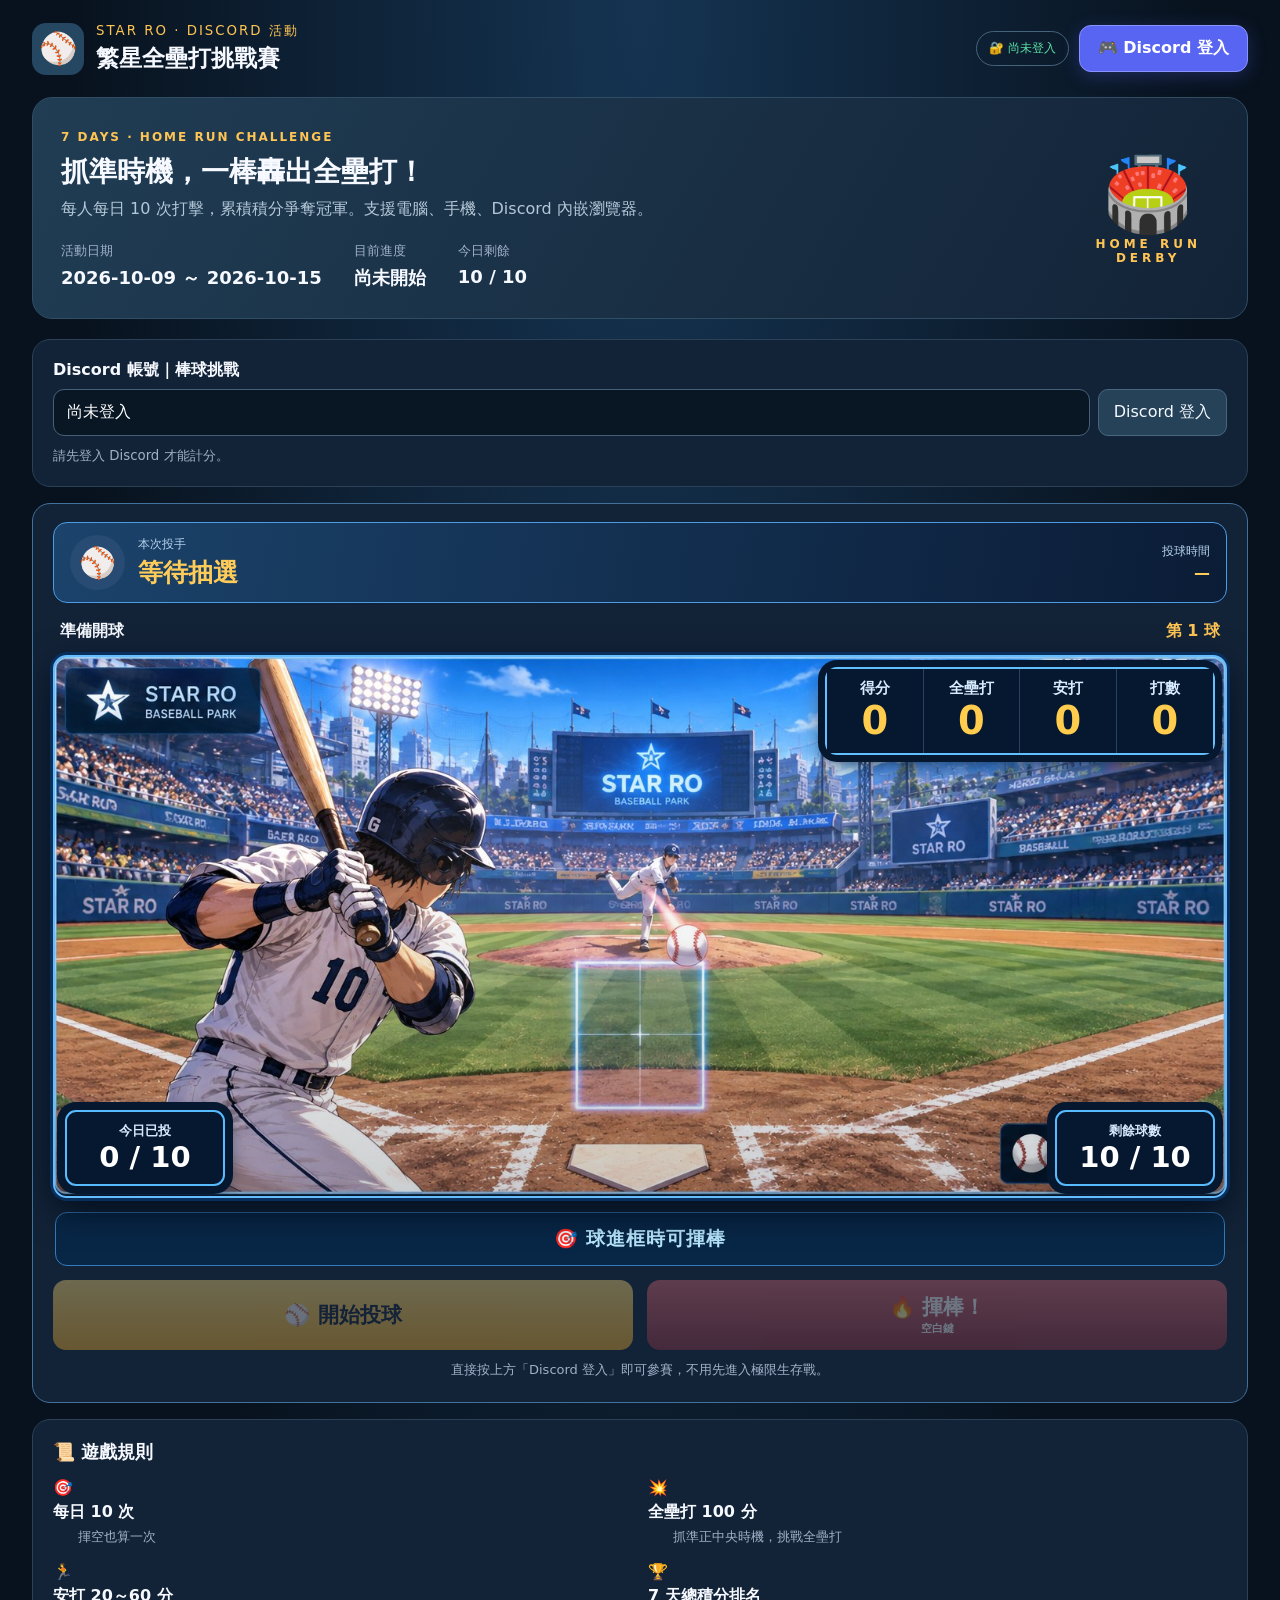
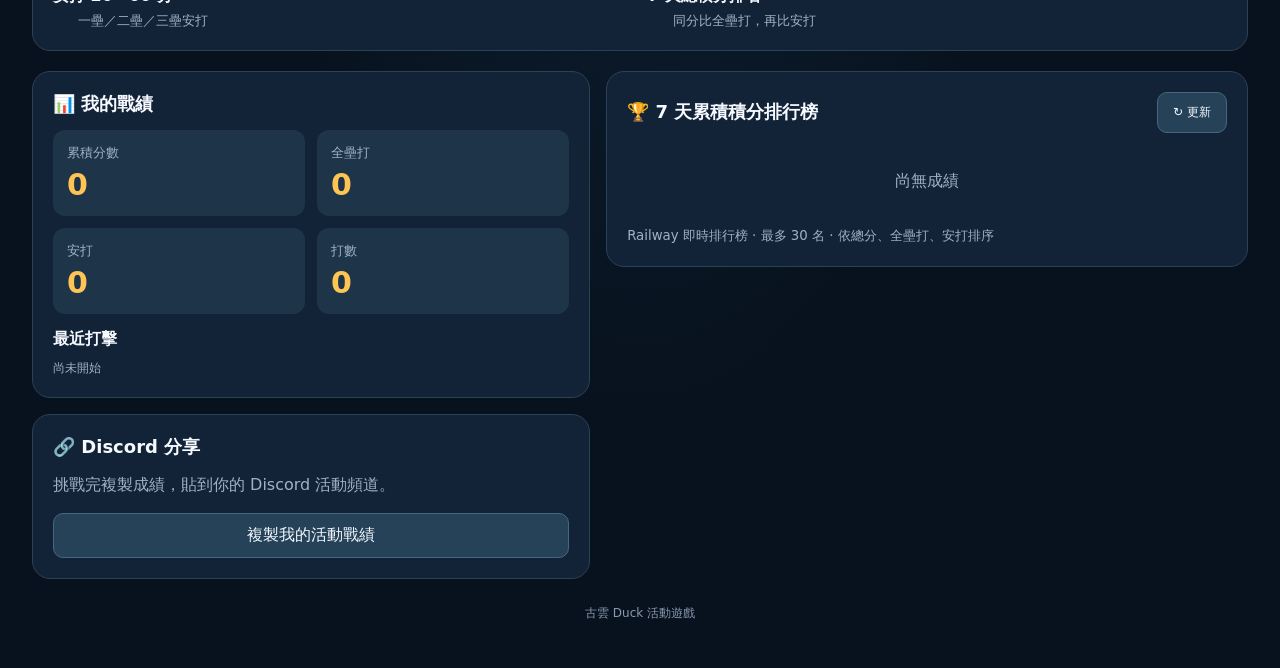
==== commit 50978833: "Fully mask baked-in scoreboard and pitch counters with wider opaque live overlays" ====
--- a/baseball/index.html
+++ b/baseball/index.html
@@ -1,4 +1,4 @@
-<!doctype html><html lang="zh-Hant"><head><meta charset="UTF-8"><meta name="viewport" content="width=device-width, initial-scale=1"><meta name="theme-color" content="#0b1727"><title>繁星仙境｜7天全壘打挑戰賽</title><link rel="stylesheet" href="style.css?v=20261009j"></head><body>
+<!doctype html><html lang="zh-Hant"><head><meta charset="UTF-8"><meta name="viewport" content="width=device-width, initial-scale=1"><meta name="theme-color" content="#0b1727"><title>繁星仙境｜7天全壘打挑戰賽</title><link rel="stylesheet" href="style.css?v=20261009k"></head><body>
 <div class="shell"><header><div class="brand"><span class="logo">⚾</span><div><small>STAR RO · DISCORD 活動</small><h1>繁星全壘打挑戰賽</h1></div></div><div class="account-tools"><span id="mode" class="chip">讀取中</span><button id="discordLogin" class="discord-login" type="button">🎮 Discord 登入</button></div></header>
 <main><section class="hero"><div><span class="eyebrow">7 DAYS · HOME RUN CHALLENGE</span><h2>抓準時機，一棒轟出全壘打！</h2><p>每人每日 10 次打擊，累積積分爭奪冠軍。支援電腦、手機、Discord 內嵌瀏覽器。</p><div class="metrics"><div><small>活動日期</small><strong id="dates">—</strong></div><div><small>目前進度</small><strong id="day">—</strong></div><div><small>今日剩餘</small><strong id="remaining">10 / 10</strong></div></div></div><div class="hero-art">🏟️<span>HOME RUN<br>DERBY</span></div></section>
 <div class="layout"><section class="left"><div class="panel identity"><label for="nickname">Discord 帳號｜棒球挑戰</label><div class="identity-row"><input id="nickname" maxlength="22" placeholder="輸入你的 Discord 暱稱" autocomplete="nickname"><button id="saveName" class="secondary">儲存暱稱</button></div><small id="identityHelp">可直接在這個頁面登入 Discord，不需要先進入極限生存戰。</small></div>
--- a/baseball/style.css
+++ b/baseball/style.css
@@ -165,3 +165,28 @@
 @media(min-width:900px){.layout>.right{grid-template-columns:1fr 1.15fr}.layout>.right>.leaderboard{grid-column:2;grid-row:1 / span 2}.layout>.right>.stats{grid-column:1;grid-row:1}.layout>.right>#baseballAdmin{grid-column:1;grid-row:2}.layout>.right>.share{grid-column:1 / -1}}
 @media(max-width:899px){.layout>.right{grid-template-columns:1fr 1fr}.layout>.right>.leaderboard{grid-row:auto}}
 @media(max-width:650px){.shell{padding:10px}.layout{gap:12px}.layout>.right{grid-template-columns:minmax(0,1fr)}.panel.stadium{padding:10px}.ballpark.anime-stage{min-height:0!important}.ballpark.anime-stage .field-score{top:5px;right:5px;max-width:70%}.ballpark.anime-stage .field-counter,.ballpark.anime-stage .field-next{bottom:4px}.stadium .controls{gap:8px}.stadium .controls button{min-height:56px}.layout>.right>.leaderboard,.layout>.right>.stats,.layout>.right>#baseballAdmin{grid-column:auto;grid-row:auto}}
+
+/* v20261009j — solid realtime overlays mask pre-rendered artwork labels */
+.ballpark.anime-stage .field-score{top:10px!important;right:10px!important;max-width:none!important;display:grid!important;grid-template-columns:repeat(4,minmax(0,1fr));gap:0;width:min(390px,48%);background:#06182f!important;border:2px solid #64bfff!important;border-radius:12px!important;box-shadow:0 0 0 7px #06182f,0 7px 22px #041126dd!important;z-index:22!important;overflow:visible}
+.ballpark.anime-stage .field-score>div{padding:10px 5px!important;min-width:0!important;background:#06182f!important}
+.ballpark.anime-stage .field-score small{font-size:clamp(11px,1.15vw,15px)!important;font-weight:800!important;color:#d7ecff!important}
+.ballpark.anime-stage .field-score b{font-size:clamp(24px,3vw,39px)!important;line-height:1.18!important;color:#ffcc4d!important;font-variant-numeric:tabular-nums!important}
+.ballpark.anime-stage .field-counter,.ballpark.anime-stage .field-next{bottom:10px!important;z-index:22!important;width:160px!important;min-height:75px!important;display:flex!important;flex-direction:column;align-items:center;justify-content:center;gap:2px;padding:10px!important;border:2px solid #59bbff!important;border-radius:11px!important;background:#06182f!important;box-shadow:0 0 0 8px #06182f,0 4px 18px #06182fe0!important;color:#d7ebff!important;text-align:center}
+.ballpark.anime-stage .field-counter{left:10px!important}
+.ballpark.anime-stage .field-next{right:10px!important}
+.ballpark.anime-stage .field-counter span,.ballpark.anime-stage .field-next span{font-size:13px!important;font-weight:800!important}
+.ballpark.anime-stage .field-counter strong,.ballpark.anime-stage .field-next strong{font-size:29px!important;line-height:1.1!important;color:#fff!important;font-variant-numeric:tabular-nums!important}
+.ballpark.anime-stage .field-text{display:none!important}
+.ballpark.anime-stage .strike-zone span{display:none!important}
+.stadium .swing-cue{font-weight:900;font-size:19px;letter-spacing:1px}
+@media(max-width:650px){
+.ballpark.anime-stage .field-score{width:min(230px,58%);top:5px!important;right:5px!important;box-shadow:0 0 0 3px #06182f!important}
+.ballpark.anime-stage .field-score>div{padding:5px 2px!important}
+.ballpark.anime-stage .field-score small{font-size:9px!important}
+.ballpark.anime-stage .field-score b{font-size:clamp(15px,4vw,22px)!important}
+.ballpark.anime-stage .field-counter,.ballpark.anime-stage .field-next{bottom:4px!important;width:76px!important;min-height:41px!important;padding:3px!important;box-shadow:0 0 0 3px #06182f!important}
+.ballpark.anime-stage .field-counter{left:4px!important}.ballpark.anime-stage .field-next{right:4px!important}
+.ballpark.anime-stage .field-counter span,.ballpark.anime-stage .field-next span{font-size:9px!important}
+.ballpark.anime-stage .field-counter strong,.ballpark.anime-stage .field-next strong{font-size:15px!important}
+.stadium .swing-cue{font-size:15px}
+}
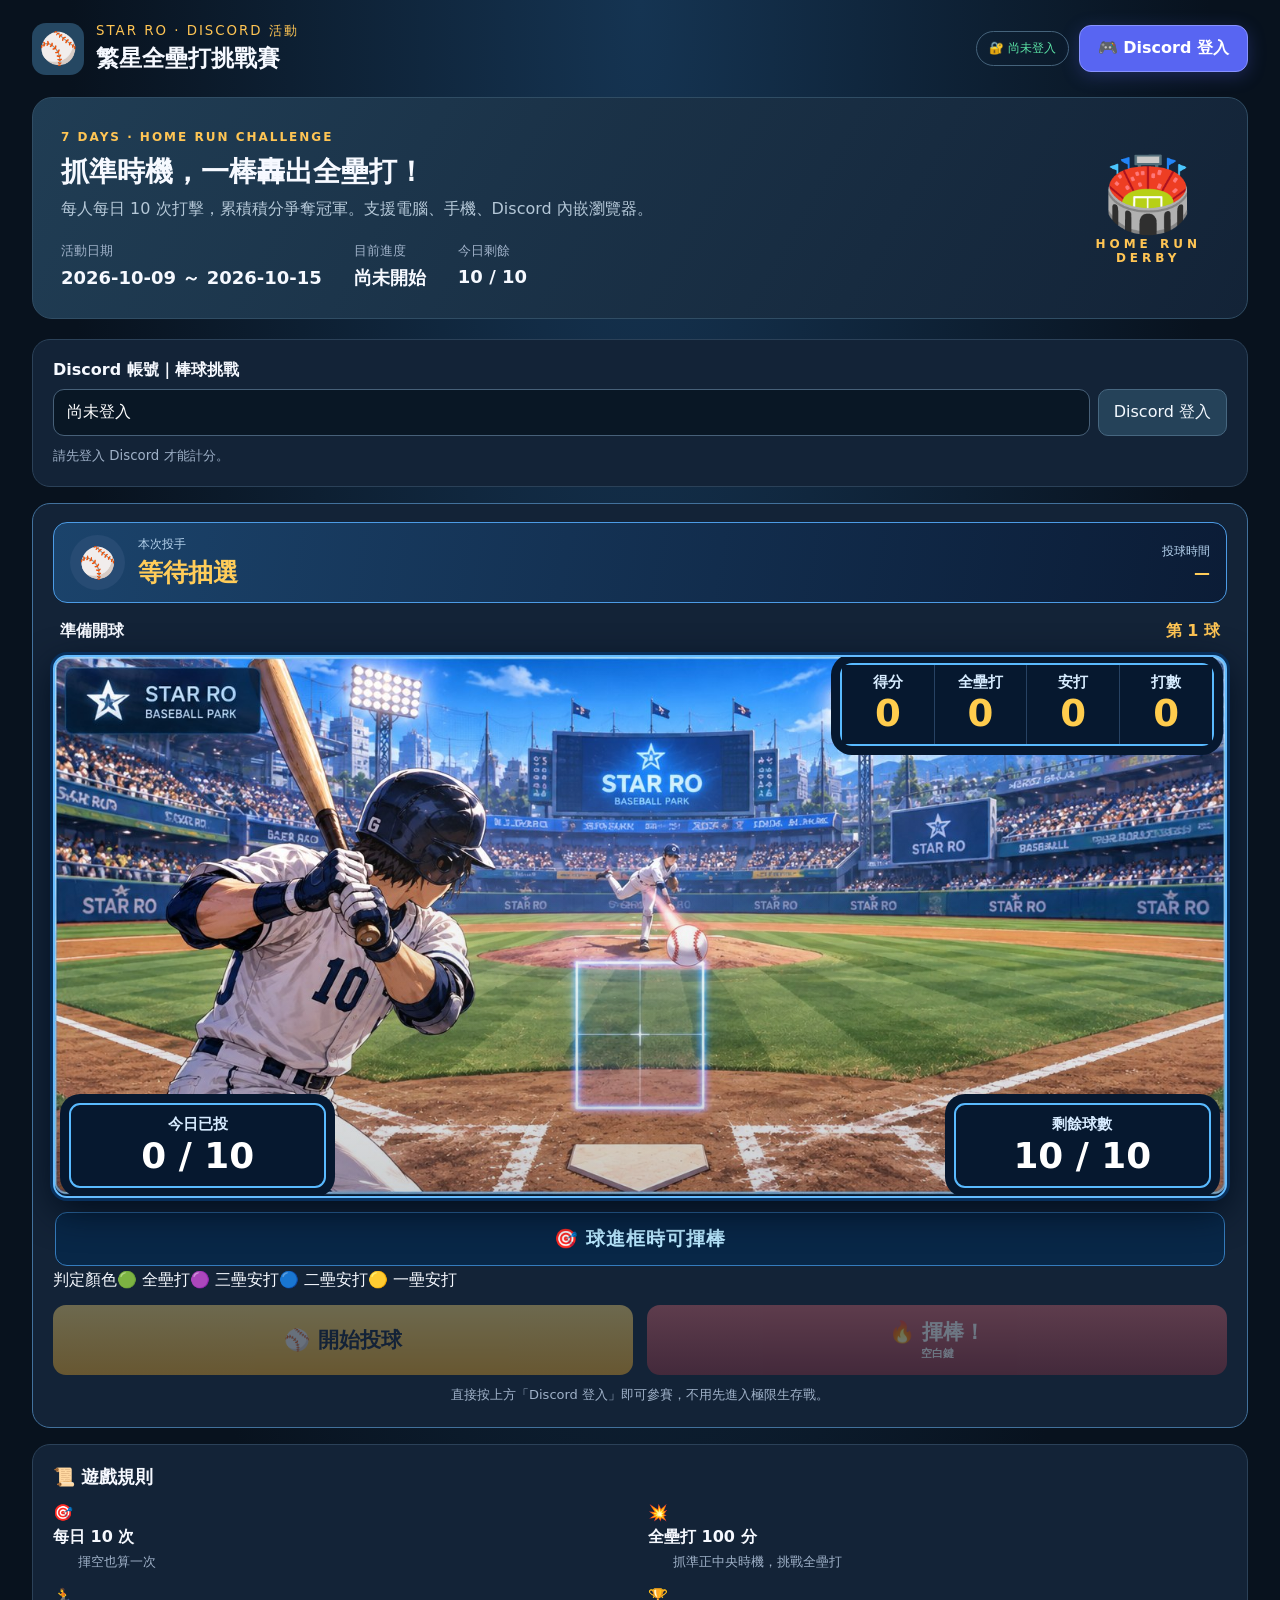
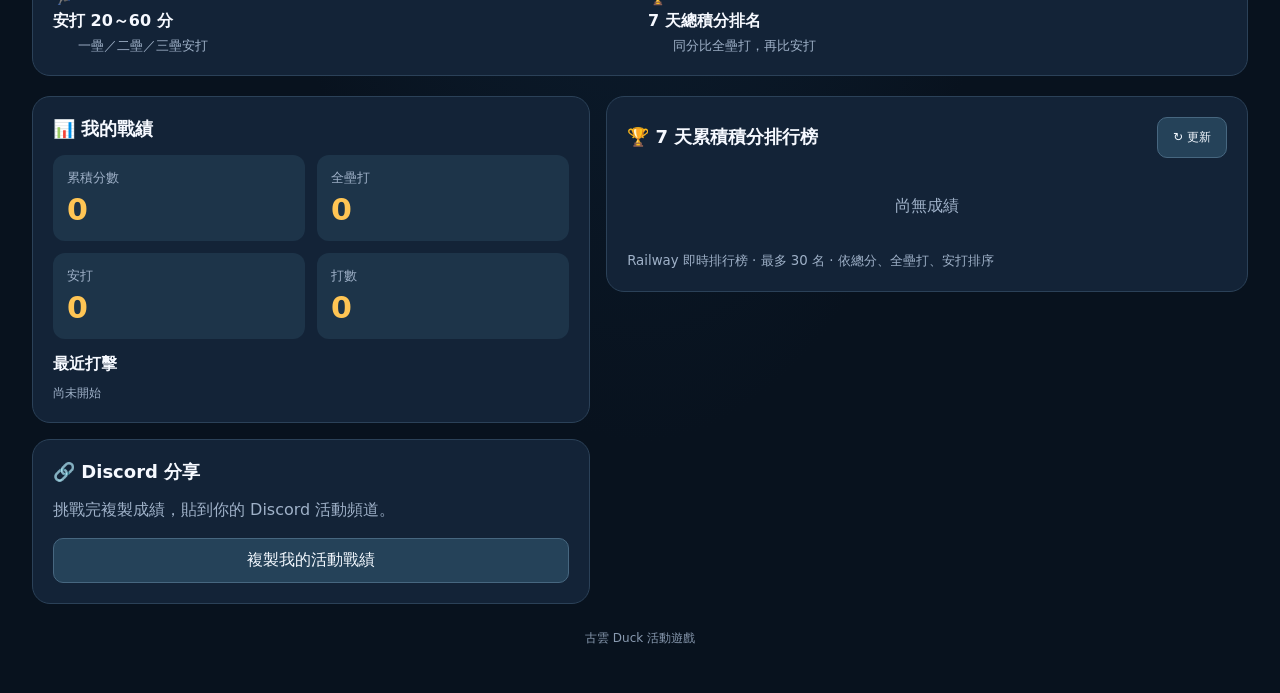
==== commit cd3dc135: "Add color-coded hit outcome legend and live strike-zone result colors" ====
--- a/baseball/index.html
+++ b/baseball/index.html
@@ -1,9 +1,9 @@
-<!doctype html><html lang="zh-Hant"><head><meta charset="UTF-8"><meta name="viewport" content="width=device-width, initial-scale=1"><meta name="theme-color" content="#0b1727"><title>繁星仙境｜7天全壘打挑戰賽</title><link rel="stylesheet" href="style.css?v=20261009k"></head><body>
+<!doctype html><html lang="zh-Hant"><head><meta charset="UTF-8"><meta name="viewport" content="width=device-width, initial-scale=1"><meta name="theme-color" content="#0b1727"><title>繁星仙境｜7天全壘打挑戰賽</title><link rel="stylesheet" href="style.css?v=20261009l"></head><body>
 <div class="shell"><header><div class="brand"><span class="logo">⚾</span><div><small>STAR RO · DISCORD 活動</small><h1>繁星全壘打挑戰賽</h1></div></div><div class="account-tools"><span id="mode" class="chip">讀取中</span><button id="discordLogin" class="discord-login" type="button">🎮 Discord 登入</button></div></header>
 <main><section class="hero"><div><span class="eyebrow">7 DAYS · HOME RUN CHALLENGE</span><h2>抓準時機，一棒轟出全壘打！</h2><p>每人每日 10 次打擊，累積積分爭奪冠軍。支援電腦、手機、Discord 內嵌瀏覽器。</p><div class="metrics"><div><small>活動日期</small><strong id="dates">—</strong></div><div><small>目前進度</small><strong id="day">—</strong></div><div><small>今日剩餘</small><strong id="remaining">10 / 10</strong></div></div></div><div class="hero-art">🏟️<span>HOME RUN<br>DERBY</span></div></section>
 <div class="layout"><section class="left"><div class="panel identity"><label for="nickname">Discord 帳號｜棒球挑戰</label><div class="identity-row"><input id="nickname" maxlength="22" placeholder="輸入你的 Discord 暱稱" autocomplete="nickname"><button id="saveName" class="secondary">儲存暱稱</button></div><small id="identityHelp">可直接在這個頁面登入 Discord，不需要先進入極限生存戰。</small></div>
-<div class="panel stadium"><div class="pitcher-banner"><div class="pitcher-avatar">⚾</div><div><small>本次投手</small><strong id="currentPitcher">等待抽選</strong></div><div class="pitcher-speed"><small>投球時間</small><strong id="pitchSpeed">—</strong></div></div><div class="stadium-top"><span id="status">準備開球</span><span id="pitchNum">第 1 球</span></div><div class="field ballpark illustrated cinematic broadcast anime-stage"><div class="stadium-shine"></div><div id="animeSwingFlash" class="anime-swing-flash" aria-hidden="true"></div><div class="stadium-title">★ STAR RO <small>BASEBALL PARK</small></div><div class="field-score"><div><small>得分</small><b id="fieldPoints">0</b></div><div><small>全壘打</small><b id="fieldHR">0</b></div><div><small>安打</small><b id="fieldHits">0</b></div><div><small>打數</small><b id="fieldAB">0</b></div></div><div class="field-counter"><span>今日已投</span><strong id="fieldUsed">0 / 10</strong></div><div class="field-next"><span>剩餘球數</span><strong id="fieldRemaining">10 / 10</strong></div><div id="strikeZone" class="strike-zone"><span id="strikeCue">🎯 瞄準球進入框中央</span><div class="strike-center"></div></div><div id="pitcherPerson" class="cartoon-pitcher illustrated-pitcher" role="img" aria-label="遠方投手"><img src="pitcher-chibi.svg" alt="投手角色"></div><div id="bat" class="cartoon-batter illustrated-batter" role="img" aria-label="前景打擊者"><img src="batter-chibi.svg" alt="打擊者角色"></div><div id="ball" class="ball"></div><div id="countdown" class="countdown" hidden>3</div><div id="resultFlash" class="result-flash" aria-live="polite"></div><div class="field-text">STAR RO BALLPARK · 2026</div></div><div id="swingCue" class="swing-cue" aria-live="polite">🎯 球進框時可揮棒</div><div class="controls"><button id="startBtn" class="primary">⚾ 開始投球</button><button id="swingBtn" class="hit" disabled>🔥 揮棒！<small>空白鍵</small></button></div><div id="playMsg" class="play-msg">完成暱稱設定後即可遊玩。</div></div>
+<div class="panel stadium"><div class="pitcher-banner"><div class="pitcher-avatar">⚾</div><div><small>本次投手</small><strong id="currentPitcher">等待抽選</strong></div><div class="pitcher-speed"><small>投球時間</small><strong id="pitchSpeed">—</strong></div></div><div class="stadium-top"><span id="status">準備開球</span><span id="pitchNum">第 1 球</span></div><div class="field ballpark illustrated cinematic broadcast anime-stage"><div class="stadium-shine"></div><div id="animeSwingFlash" class="anime-swing-flash" aria-hidden="true"></div><div class="stadium-title">★ STAR RO <small>BASEBALL PARK</small></div><div class="field-score"><div><small>得分</small><b id="fieldPoints">0</b></div><div><small>全壘打</small><b id="fieldHR">0</b></div><div><small>安打</small><b id="fieldHits">0</b></div><div><small>打數</small><b id="fieldAB">0</b></div></div><div class="field-counter"><span>今日已投</span><strong id="fieldUsed">0 / 10</strong></div><div class="field-next"><span>剩餘球數</span><strong id="fieldRemaining">10 / 10</strong></div><div id="strikeZone" class="strike-zone"><span id="strikeCue">🎯 瞄準球進入框中央</span><div class="strike-center"></div></div><div id="pitcherPerson" class="cartoon-pitcher illustrated-pitcher" role="img" aria-label="遠方投手"><img src="pitcher-chibi.svg" alt="投手角色"></div><div id="bat" class="cartoon-batter illustrated-batter" role="img" aria-label="前景打擊者"><img src="batter-chibi.svg" alt="打擊者角色"></div><div id="ball" class="ball"></div><div id="countdown" class="countdown" hidden>3</div><div id="resultFlash" class="result-flash" aria-live="polite"></div><div class="field-text">STAR RO BALLPARK · 2026</div></div><div id="swingCue" class="swing-cue" aria-live="polite">🎯 球進框時可揮棒</div><div class="hit-legend"><span class="hit-legend-label">判定顏色</span><span class="hit-key hr">🟢 全壘打</span><span class="hit-key triple">🟣 三壘安打</span><span class="hit-key double">🔵 二壘安打</span><span class="hit-key single">🟡 一壘安打</span></div><div class="controls"><button id="startBtn" class="primary">⚾ 開始投球</button><button id="swingBtn" class="hit" disabled>🔥 揮棒！<small>空白鍵</small></button></div><div id="playMsg" class="play-msg">完成暱稱設定後即可遊玩。</div></div>
 <div class="panel rules"><h3>📜 遊戲規則</h3><div class="rules-grid"><div>🎯 <b>每日 10 次</b><small>揮空也算一次</small></div><div>💥 <b>全壘打 100 分</b><small>抓準正中央時機，挑戰全壘打</small></div><div>🏃 <b>安打 20～60 分</b><small>一壘／二壘／三壘安打</small></div><div>🏆 <b>7 天總積分排名</b><small>同分比全壘打，再比安打</small></div></div></div></section>
 <aside class="right"><div class="panel stats"><h3>📊 我的戰績</h3><div class="stat-grid"><div><small>累積分數</small><strong id="myPoints">0</strong></div><div><small>全壘打</small><strong id="myHR">0</strong></div><div><small>安打</small><strong id="myHits">0</strong></div><div><small>打數</small><strong id="myAB">0</strong></div></div><div class="recent"><h4>最近打擊</h4><div id="history">尚未開始</div></div></div><div class="panel leaderboard"><div class="panel-heading"><h3>🏆 7 天累積積分排行榜</h3><button id="refreshBtn" class="ghost" title="重新整理">↻ 更新</button></div><div id="leaders"><div class="empty">尚無成績</div></div><small id="boardNote">未啟用資料庫時，排行榜只顯示本機資料。</small></div><div id="baseballAdmin" class="panel" hidden><h3>🛠️ 棒球管理系統</h3><p class="hint">只有 Discord 管理員可以操作。清空棒球所有玩家的累積分數、打數、每日球數；不影響生存戰。</p><button id="resetBaseball" class="danger full">🗑️ 清空棒球活動紀錄</button><small id="adminMsg" class="hint"></small></div><div class="panel"><h3>🔗 Discord 分享</h3><p class="hint">挑戰完複製成績，貼到你的 Discord 活動頻道。</p><button id="shareBtn" class="secondary full">複製我的活動戰績</button></div></aside></div>
 </main><footer>古雲 Duck 活動遊戲</footer></div>
-<script src="firebase-config.js"></script><script type="module" src="app.js?v=20261009j"></script></body></html>
+<script src="firebase-config.js"></script><script type="module" src="app.js?v=20261009l"></script></body></html>
--- a/baseball/style.css
+++ b/baseball/style.css
@@ -190,3 +190,36 @@
 .ballpark.anime-stage .field-counter strong,.ballpark.anime-stage .field-next strong{font-size:15px!important}
 .stadium .swing-cue{font-size:15px}
 }
+
+/* v20261009k — cover the numbers baked into the background illustration.
+   Original printed UI is wider than the live HTML widgets; fully mask those zones. */
+.ballpark.anime-stage .field-score{
+  top:1.2%!important;right:0.9%!important;
+  width:32%!important;max-width:none!important;min-height:15%!important;
+  border:2px solid #59baff!important;border-radius:12px!important;
+  background:#06182f!important;box-shadow:0 0 0 9px #06182f!important;
+  display:grid!important;grid-template-columns:repeat(4,minmax(0,1fr))!important;
+  align-items:stretch!important;z-index:30!important
+}
+.ballpark.anime-stage .field-score>div{background:#06182f!important;display:flex;flex-direction:column;justify-content:center;min-width:0!important;padding:8px 3px!important}
+.ballpark.anime-stage .field-score b{font-size:clamp(23px,2.9vw,38px)!important}
+.ballpark.anime-stage .field-counter,.ballpark.anime-stage .field-next{
+  bottom:1.5%!important;width:22%!important;min-height:13%!important;
+  background:#06182f!important;border:2px solid #59baff!important;
+  box-shadow:0 0 0 9px #06182f!important;z-index:30!important;
+  display:flex!important;flex-direction:column;justify-content:center;align-items:center
+}
+.ballpark.anime-stage .field-counter{left:1.2%!important}
+.ballpark.anime-stage .field-next{right:1.2%!important}
+.ballpark.anime-stage .field-counter strong,.ballpark.anime-stage .field-next strong{font-size:clamp(22px,2.8vw,37px)!important}
+.ballpark.anime-stage .field-counter span,.ballpark.anime-stage .field-next span{font-size:clamp(11px,1.2vw,15px)!important}
+@media(max-width:650px){
+ .ballpark.anime-stage .field-score{width:36%!important;min-height:16%!important;top:1%!important;right:1%!important;box-shadow:0 0 0 3px #06182f!important}
+ .ballpark.anime-stage .field-score>div{padding:3px 1px!important}
+ .ballpark.anime-stage .field-score small{font-size:8px!important}
+ .ballpark.anime-stage .field-score b{font-size:clamp(12px,3.5vw,19px)!important}
+ .ballpark.anime-stage .field-counter,.ballpark.anime-stage .field-next{width:24%!important;min-height:14%!important;bottom:1%!important;padding:2px!important;box-shadow:0 0 0 3px #06182f!important}
+ .ballpark.anime-stage .field-counter{left:1%!important}.ballpark.anime-stage .field-next{right:1%!important}
+ .ballpark.anime-stage .field-counter strong,.ballpark.anime-stage .field-next strong{font-size:clamp(13px,3.8vw,20px)!important}
+ .ballpark.anime-stage .field-counter span,.ballpark.anime-stage .field-next span{font-size:9px!important}
+}
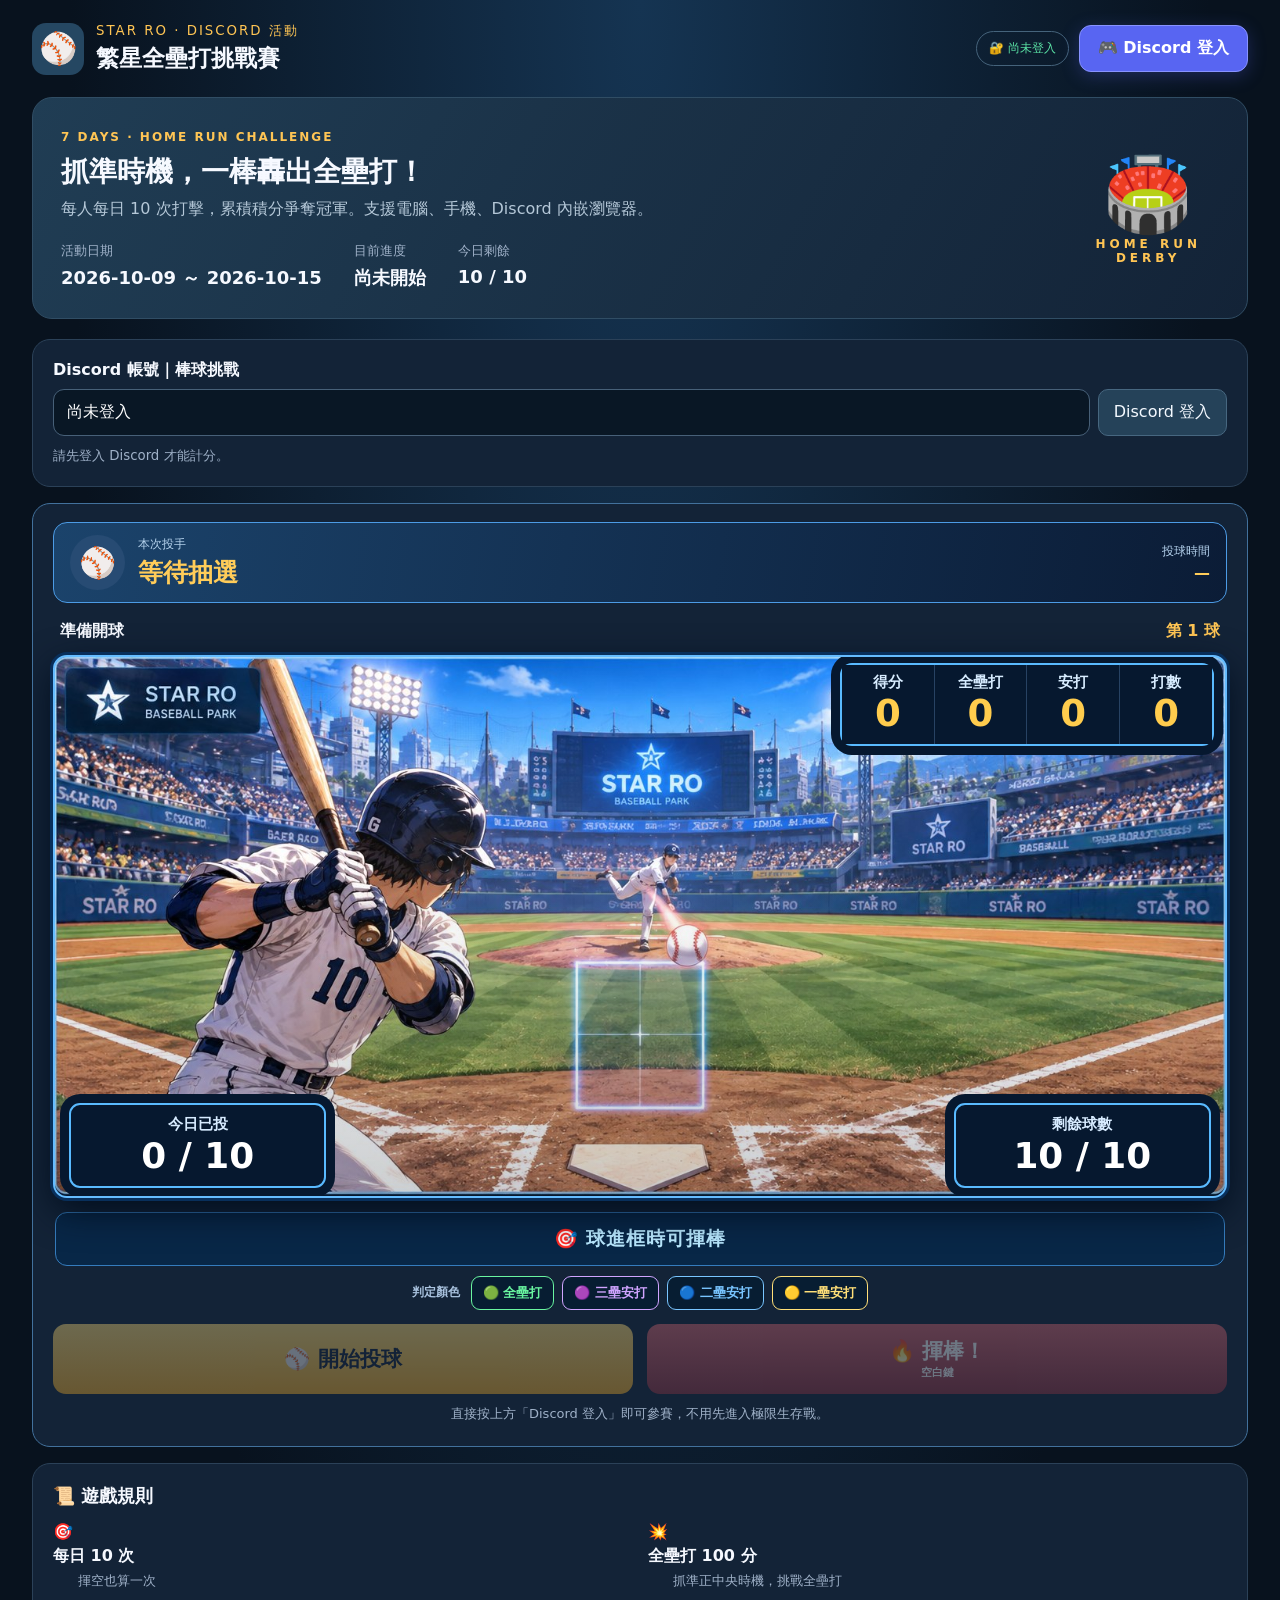
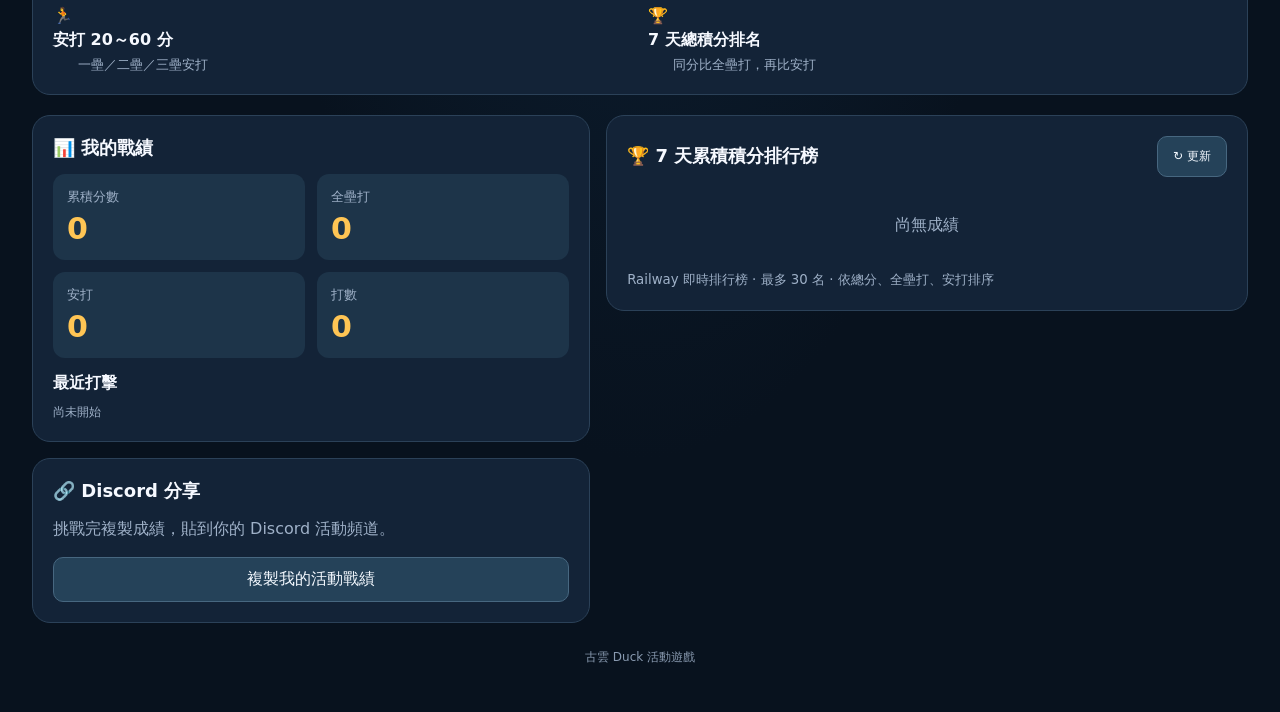
==== commit 4e4217c5: "Align animated strike-zone highlight precisely to printed anime strike box" ====
--- a/baseball/index.html
+++ b/baseball/index.html
@@ -1,4 +1,4 @@
-<!doctype html><html lang="zh-Hant"><head><meta charset="UTF-8"><meta name="viewport" content="width=device-width, initial-scale=1"><meta name="theme-color" content="#0b1727"><title>繁星仙境｜7天全壘打挑戰賽</title><link rel="stylesheet" href="style.css?v=20261009l"></head><body>
+<!doctype html><html lang="zh-Hant"><head><meta charset="UTF-8"><meta name="viewport" content="width=device-width, initial-scale=1"><meta name="theme-color" content="#0b1727"><title>繁星仙境｜7天全壘打挑戰賽</title><link rel="stylesheet" href="style.css?v=20261009m"></head><body>
 <div class="shell"><header><div class="brand"><span class="logo">⚾</span><div><small>STAR RO · DISCORD 活動</small><h1>繁星全壘打挑戰賽</h1></div></div><div class="account-tools"><span id="mode" class="chip">讀取中</span><button id="discordLogin" class="discord-login" type="button">🎮 Discord 登入</button></div></header>
 <main><section class="hero"><div><span class="eyebrow">7 DAYS · HOME RUN CHALLENGE</span><h2>抓準時機，一棒轟出全壘打！</h2><p>每人每日 10 次打擊，累積積分爭奪冠軍。支援電腦、手機、Discord 內嵌瀏覽器。</p><div class="metrics"><div><small>活動日期</small><strong id="dates">—</strong></div><div><small>目前進度</small><strong id="day">—</strong></div><div><small>今日剩餘</small><strong id="remaining">10 / 10</strong></div></div></div><div class="hero-art">🏟️<span>HOME RUN<br>DERBY</span></div></section>
 <div class="layout"><section class="left"><div class="panel identity"><label for="nickname">Discord 帳號｜棒球挑戰</label><div class="identity-row"><input id="nickname" maxlength="22" placeholder="輸入你的 Discord 暱稱" autocomplete="nickname"><button id="saveName" class="secondary">儲存暱稱</button></div><small id="identityHelp">可直接在這個頁面登入 Discord，不需要先進入極限生存戰。</small></div>
--- a/baseball/style.css
+++ b/baseball/style.css
@@ -223,3 +223,19 @@
  .ballpark.anime-stage .field-counter strong,.ballpark.anime-stage .field-next strong{font-size:clamp(13px,3.8vw,20px)!important}
  .ballpark.anime-stage .field-counter span,.ballpark.anime-stage .field-next span{font-size:9px!important}
 }
+
+/* v20261009l: hit-result palette. Actual result is still decided by server. */
+.hit-legend{display:flex;justify-content:center;align-items:center;flex-wrap:wrap;gap:8px;margin:10px 0 2px}
+.hit-legend-label{font-size:12px;color:#a9c2de;font-weight:800;margin-right:3px}
+.hit-key{border:1px solid currentColor;padding:7px 11px;border-radius:9px;font-size:13px;font-weight:900;background:#071d32}
+.hit-key.hr{color:#69f5a0}.hit-key.triple{color:#d0a4ff}.hit-key.double{color:#79c5ff}.hit-key.single{color:#ffe078}
+.ballpark.anime-stage .strike-zone.tier-hr.ready{border:3px solid #57ff91!important;background:#34e78045!important;box-shadow:0 0 34px #47ff8a,inset 0 0 25px #47ff8a!important}
+.ballpark.anime-stage .strike-zone.tier-triple.ready{border:3px solid #bb87ff!important;background:#9b68ff45!important;box-shadow:0 0 32px #aa79ff,inset 0 0 24px #aa79ff!important}
+.ballpark.anime-stage .strike-zone.tier-double.ready{border:3px solid #62bbff!important;background:#45aaff45!important;box-shadow:0 0 32px #4bb8ff,inset 0 0 24px #4bb8ff!important}
+.ballpark.anime-stage .strike-zone.tier-single.ready{border:3px solid #ffe06b!important;background:#ffd44d45!important;box-shadow:0 0 32px #ffd44d,inset 0 0 24px #ffd44d!important}
+.ballpark.anime-stage .result-flash.result-hr{color:#71ffa3!important;text-shadow:0 3px 5px #001b11,0 0 20px #38f78a!important}
+.ballpark.anime-stage .result-flash.result-triple{color:#d2aaff!important;text-shadow:0 3px 5px #1b0c35,0 0 20px #ae76ff!important}
+.ballpark.anime-stage .result-flash.result-double{color:#8bd0ff!important;text-shadow:0 3px 5px #051c35,0 0 20px #4caeff!important}
+.ballpark.anime-stage .result-flash.result-single{color:#ffe37b!important;text-shadow:0 3px 5px #362100,0 0 20px #ffd34b!important}
+.ballpark.anime-stage .result-flash.result-miss{color:#e8ecf4!important}
+@media(max-width:650px){.hit-legend{gap:5px}.hit-key{font-size:11px;padding:5px 7px}.hit-legend-label{width:100%;text-align:center}}
